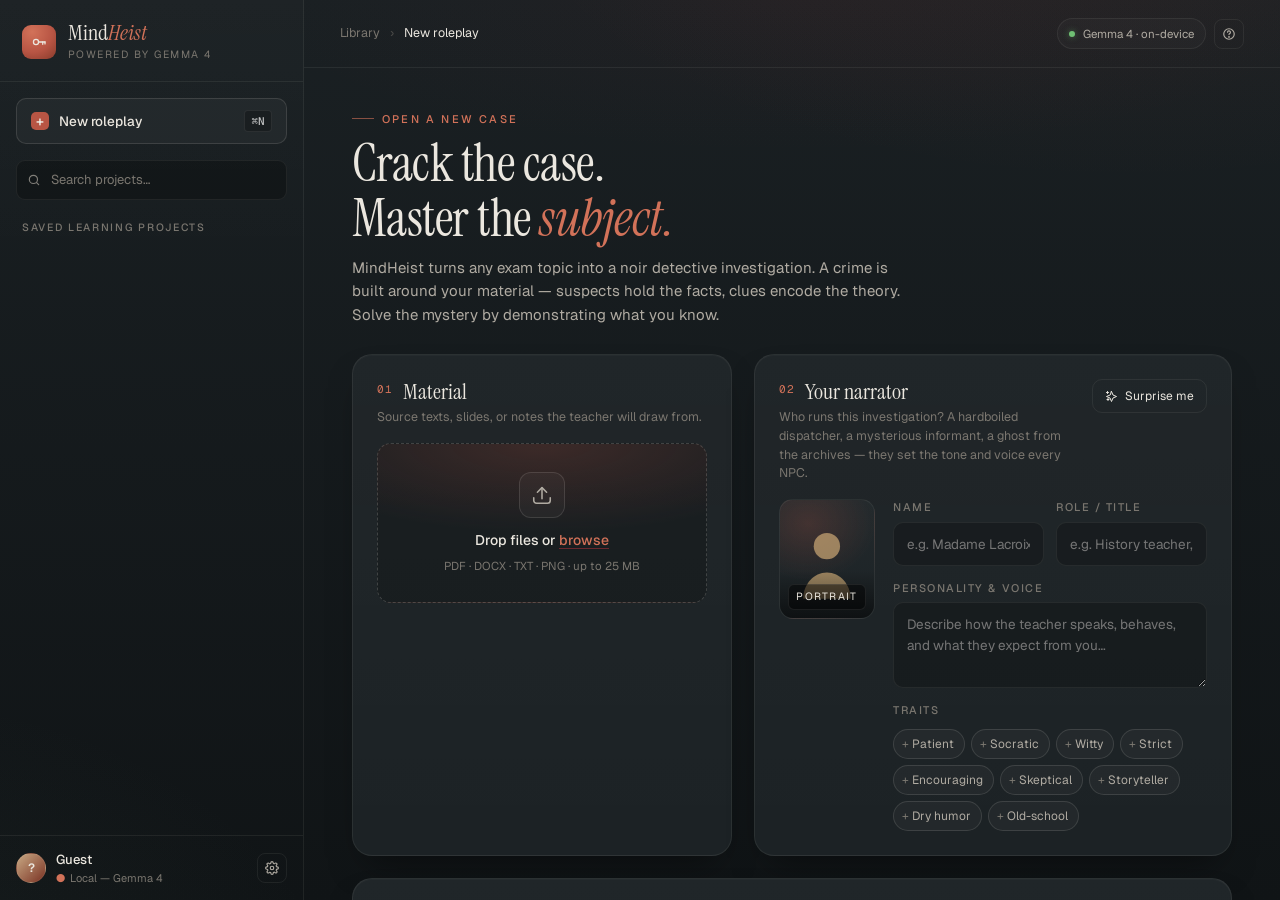
==== chat.html @ d3420d86 "Extract shared CSS foundation to eliminate duplication between pages - Create shared.css with common" ====
<!doctype html>
<html lang="en" data-mood="neutral">
<head>
<meta charset="utf-8" />
<meta name="viewport" content="width=device-width,initial-scale=1" />
<title>MindHeist — Session</title>
<link rel="preconnect" href="https://fonts.googleapis.com">
<link rel="preconnect" href="https://fonts.gstatic.com" crossorigin>
<link href="https://fonts.googleapis.com/css2?family=Instrument+Serif:ital@0;1&family=Geist:wght@300;400;500;600;700&family=Geist+Mono:wght@400;500&display=swap" rel="stylesheet">
<link rel="stylesheet" href="shared.css">
<link rel="stylesheet" href="chat.css">

<script id="mood-config" type="application/json">
{
  "active": "neutral",
  "moods": {
    "neutral": {
      "label": "Sage & Brick",
      "bg":           "#161b1d",
      "surface":      "#1c2225",
      "surface2":     "#232a2d",
      "ink":          "#ebe7df",
      "inkDim":       "#b0aba2",
      "inkMute":      "#7a766f",
      "line":         "rgba(235,231,223,0.10)",
      "accent":       "#b85544",
      "accent2":      "#d27259",
      "glow":         "rgba(184,85,68,0.18)",
      "ambient":      "rgba(94,124,107,0.10)",
      "userBubble":   "#2a3236",
      "userInk":      "#ebe7df",
      "teacherBubble":"#1c2225",
      "teacherInk":   "#ebe7df",
      "teacherAccent":"#b85544"
    },
    "warm": {
      "label": "Warm",
      "bg":           "#1a1614",
      "surface":      "#221d1a",
      "surface2":     "#2a2421",
      "ink":          "#f3e9dc",
      "inkDim":       "#c9b8a4",
      "inkMute":      "#857466",
      "line":         "rgba(243,233,220,0.10)",
      "accent":       "#d68b4a",
      "accent2":      "#e8a86b",
      "glow":         "rgba(214,139,74,0.20)",
      "ambient":      "rgba(180,120,80,0.10)",
      "userBubble":   "#2a2421",
      "userInk":      "#f3e9dc",
      "teacherBubble":"#221d1a",
      "teacherInk":   "#f3e9dc",
      "teacherAccent":"#d68b4a"
    },
    "tense": {
      "label": "Tense",
      "bg":           "#16111a",
      "surface":      "#1d1722",
      "surface2":     "#251e2c",
      "ink":          "#ece5f0",
      "inkDim":       "#b0a7b8",
      "inkMute":      "#766e7e",
      "line":         "rgba(236,229,240,0.09)",
      "accent":       "#7c5cff",
      "accent2":      "#a18bff",
      "glow":         "rgba(124,92,255,0.22)",
      "ambient":      "rgba(60,40,90,0.18)",
      "userBubble":   "#251e2c",
      "userInk":      "#ece5f0",
      "teacherBubble":"#1d1722",
      "teacherInk":   "#ece5f0",
      "teacherAccent":"#7c5cff"
    },
    "calm": {
      "label": "Calm",
      "bg":           "#10181a",
      "surface":      "#172022",
      "surface2":     "#1d272a",
      "ink":          "#e3eceb",
      "inkDim":       "#a3b3b1",
      "inkMute":      "#6f807e",
      "line":         "rgba(227,236,235,0.08)",
      "accent":       "#4a9b8e",
      "accent2":      "#6cbab0",
      "glow":         "rgba(74,155,142,0.20)",
      "ambient":      "rgba(40,80,80,0.12)",
      "userBubble":   "#1d272a",
      "userInk":      "#e3eceb",
      "teacherBubble":"#172022",
      "teacherInk":   "#e3eceb",
      "teacherAccent":"#4a9b8e"
    },
    "danger": {
      "label": "Danger",
      "bg":           "#1a1011",
      "surface":      "#22171a",
      "surface2":     "#2a1d20",
      "ink":          "#f0e6e3",
      "inkDim":       "#bda9a5",
      "inkMute":      "#80706c",
      "line":         "rgba(240,230,227,0.09)",
      "accent":       "#c8202a",
      "accent2":      "#e63946",
      "glow":         "rgba(200,32,42,0.30)",
      "ambient":      "rgba(120,20,30,0.18)",
      "userBubble":   "#2a1d20",
      "userInk":      "#f0e6e3",
      "teacherBubble":"#22171a",
      "teacherInk":   "#f0e6e3",
      "teacherAccent":"#e63946"
    }
  }
}
</script>
</head>
<body>

<div class="app">

  <!-- ============ SIDEBAR ============ -->
  <aside class="sidebar">
    <div class="brand">
      <div class="mark" aria-hidden="true">
        <svg viewBox="0 0 24 24" fill="none" stroke="currentColor" stroke-width="1.7" stroke-linecap="round" stroke-linejoin="round">
          <circle cx="8" cy="12" r="3.4"/>
          <path d="M11.4 12H20"/>
          <path d="M17 12v3"/>
          <path d="M20 12v2.5"/>
        </svg>
      </div>
      <div>
        <div class="name">Mind<em>Heist</em></div>
        <div class="meta">Powered by Gemma 4</div>
      </div>
    </div>

    <a class="back-btn" href="/">
      <svg viewBox="0 0 24 24" fill="none" stroke="currentColor" stroke-width="2" stroke-linecap="round" stroke-linejoin="round"><path d="M15 18l-6-6 6-6"/></svg>
      Back to library
    </a>

    <h3>Case acts</h3>

    <div class="scenes" id="scenes-list"></div>

    <div class="sidebar-foot">
      <div class="avatar">?</div>
      <div class="who">
        <div class="n">Detective</div>
        <div class="p">Local — on-device AI</div>
      </div>
    </div>
  </aside>

  <!-- ============ MAIN ============ -->
  <main class="main">

    <header class="topbar">
      <div class="teacher-card">
        <div class="teacher-portrait" aria-hidden="true">
          <svg viewBox="0 0 100 100" fill="currentColor">
            <circle cx="50" cy="38" r="18"/>
            <path d="M16 100c0-20 15-36 34-36s34 16 34 36z"/>
          </svg>
        </div>
        <div class="teacher-meta">
          <div class="name" id="teacher-name">—</div>
          <div class="role">
            <span class="dot"></span>
            <span id="teacher-role">—</span>
          </div>
        </div>
      </div>
      <div class="top-actions">
        <span class="mood-pill" id="mood-pill">
          <span class="swatch"></span>
          Mood <em id="mood-label">—</em>
        </span>
        <button class="icon-btn" title="End session" id="end-btn">
          <svg viewBox="0 0 24 24" fill="none" stroke="currentColor" stroke-width="2" stroke-linecap="round" stroke-linejoin="round"><path d="M18 6L6 18M6 6l12 12"/></svg>
        </button>
      </div>
    </header>

    <!-- Tab navigation -->
    <nav class="tab-nav" role="tablist">
      <button class="tab-btn active" id="tab-investigation-btn" role="tab" aria-selected="true" aria-controls="panel-investigation">
        <svg viewBox="0 0 24 24" fill="none" stroke="currentColor" stroke-width="2" stroke-linecap="round" stroke-linejoin="round" width="14" height="14"><circle cx="11" cy="11" r="7"/><path d="m20 20-3.5-3.5"/></svg>
        Investigation
      </button>
      <button class="tab-btn" id="tab-interrogation-btn" role="tab" aria-selected="false" aria-controls="panel-interrogation">
        <svg viewBox="0 0 24 24" fill="none" stroke="currentColor" stroke-width="2" stroke-linecap="round" stroke-linejoin="round" width="14" height="14"><circle cx="12" cy="8" r="4"/><path d="M4 20c0-4 3.6-7 8-7s8 3 8 7"/></svg>
        Interrogation
        <span class="tab-badge" id="char-count-badge">0</span>
      </button>
    </nav>

    <!-- ── Investigation panel ── -->
    <div class="tab-panel active" id="panel-investigation" role="tabpanel">
      <section class="transcript" id="transcript">
        <div class="feed" id="feed"></div>
      </section>

      <div class="composer-wrap" id="investigation-composer">
        <div class="composer">
          <textarea id="composer-input" rows="1" placeholder="What does the detective do or say…"></textarea>
          <div class="composer-tools">
            <button class="icon-btn" title="Hint" id="hint-btn">
              <svg viewBox="0 0 24 24" fill="none" stroke="currentColor" stroke-width="2" stroke-linecap="round" stroke-linejoin="round"><circle cx="12" cy="12" r="9"/><path d="M9.5 9a2.5 2.5 0 1 1 3.5 2.3c-.7.4-1 .9-1 1.7"/><circle cx="12" cy="17" r=".6" fill="currentColor"/></svg>
            </button>
            <button class="send-btn" id="send-btn" title="Send">
              <svg viewBox="0 0 24 24" fill="none" stroke="currentColor" stroke-width="2" stroke-linecap="round" stroke-linejoin="round"><path d="M22 2L11 13"/><path d="M22 2l-7 20-4-9-9-4z"/></svg>
            </button>
          </div>
        </div>
        <div class="composer-hint">
          <span><span class="kbd">⏎</span> send · <span class="kbd">⇧</span><span class="kbd">⏎</span> new line</span>
          <span>Gemma 4 · on-device</span>
        </div>
      </div>
    </div>

    <!-- ── Interrogation panel ── -->
    <div class="tab-panel" id="panel-interrogation" role="tabpanel">

      <!-- Character selector -->
      <div class="char-selector-bar" id="char-selector-bar">
        <div class="no-chars-msg" id="no-chars-msg">
          <svg viewBox="0 0 24 24" fill="none" stroke="currentColor" stroke-width="1.5" width="20" height="20"><circle cx="12" cy="8" r="4"/><path d="M4 20c0-4 3.6-7 8-7s8 3 8 7"/></svg>
          No witnesses or suspects met yet — advance the investigation.
        </div>
      </div>

      <!-- Interrogation chat -->
      <section class="transcript" id="interrogation-transcript">
        <div class="feed" id="interrogation-feed">
          <div class="day" id="interrogation-placeholder">Select a character above to begin interrogation</div>
        </div>
      </section>

      <!-- Interrogation composer -->
      <div class="composer-wrap">
        <div class="composer">
          <textarea id="interrogation-input" rows="1" placeholder="Question the witness…" disabled></textarea>
          <div class="composer-tools">
            <button class="send-btn" id="interrogation-send-btn" disabled title="Send">
              <svg viewBox="0 0 24 24" fill="none" stroke="currentColor" stroke-width="2" stroke-linecap="round" stroke-linejoin="round"><path d="M22 2L11 13"/><path d="M22 2l-7 20-4-9-9-4z"/></svg>
            </button>
          </div>
        </div>
        <div class="composer-hint">
          <span><span class="kbd">⏎</span> send</span>
          <span>Characters only know what they know — answers are constrained</span>
        </div>
      </div>
    </div>

  </main>
</div>

<script src="chat.js"></script>
</body>
</html>
---- shared.css ----
/* Shared design tokens and base styles — included by both pages */

:root {
  --bg:           #161b1d;
  --surface:      #1c2225;
  --surface-2:    #232a2d;
  --ink:          #ebe7df;
  --ink-dim:      #b0aba2;
  --ink-mute:     #7a766f;
  --accent:       #b85544;
  --accent-light: #d27259;
  --r:            14px;
  --r-lg:         20px;
  --shadow:       0 18px 36px -16px rgba(0,0,0,0.5), 0 1px 0 rgba(255,255,255,0.025) inset;
}

*, *::before, *::after { box-sizing: border-box; }
html, body { height: 100%; margin: 0; }

.app {
  display: grid;
  grid-template-columns: 304px 1fr;
  height: 100vh;
}

.sidebar {
  display: flex;
  flex-direction: column;
  border-right: 1px solid var(--line);
}

.brand {
  display: flex;
  align-items: center;
  gap: 12px;
  padding: 22px 22px 18px;
  border-bottom: 1px solid var(--line);
}

.sidebar h3 {
  font-size: 10.5px;
  letter-spacing: 0.16em;
  text-transform: uppercase;
  color: var(--ink-mute);
  font-weight: 500;
  margin: 8px 22px;
}

.sidebar-foot {
  border-top: 1px solid var(--line);
  padding: 14px 16px;
  display: flex;
  align-items: center;
  gap: 10px;
}

@media (max-width: 860px) {
  .app { grid-template-columns: 1fr; }
  .sidebar { display: none; }
}
---- chat.css ----
/* chat.css — MindHeist Session */

:root {
  --line:           rgba(235,231,223,0.10);
  --accent-2:       var(--accent-light);
  --glow:           rgba(184,85,68,0.18);
  --ambient:        rgba(94,124,107,0.10);
  --user-bubble:    #2a3236;
  --user-ink:       #ebe7df;
  --teacher-bubble: #1c2225;
  --teacher-ink:    #ebe7df;
  --teacher-accent: var(--accent);
  --radius:         var(--r);
  --radius-lg:      var(--r-lg);
  --shadow-2:       var(--shadow);
}

body {
  font-family: "Geist", ui-sans-serif, system-ui, -apple-system, sans-serif;
  color: var(--ink);
  background: var(--bg);
  background-image:
    radial-gradient(1100px 600px at 85% -10%, var(--glow), transparent 60%),
    radial-gradient(900px 700px at -10% 120%, var(--ambient), transparent 55%),
    linear-gradient(180deg, var(--bg), color-mix(in srgb, var(--bg) 70%, black));
  background-attachment: fixed;
  font-size: 14px;
  line-height: 1.55;
  -webkit-font-smoothing: antialiased;
  overflow: hidden;
  transition: background-color .8s ease;
}

/* ====================================================
   SIDEBAR
==================================================== */
.sidebar {
  background:
    linear-gradient(180deg, rgba(255,255,255,0.015), transparent 30%),
    linear-gradient(180deg,
      color-mix(in srgb, var(--bg) 60%, transparent),
      color-mix(in srgb, var(--bg) 90%, transparent));
  backdrop-filter: blur(8px);
  transition: background .8s ease, border-color .8s ease;
}

.brand .mark {
  width: 34px; height: 34px;
  border-radius: 9px;
  background: radial-gradient(
    120% 120% at 30% 20%,
    var(--accent-2) 0%,
    var(--accent) 50%,
    color-mix(in srgb, var(--accent) 60%, black) 100%
  );
  box-shadow: 0 0 0 1px rgba(255,255,255,0.05) inset;
  display: grid; place-items: center;
  color: var(--ink);
  transition: background .8s ease;
}
.brand .mark svg { width: 18px; height: 18px; }

.brand .name {
  font-family: "Instrument Serif", serif;
  font-size: 22px;
  line-height: 1;
}
.brand .name em {
  font-style: italic;
  color: var(--accent-2);
  font-weight: 400;
  transition: color .8s ease;
}

.brand .meta {
  font-size: 10.5px;
  letter-spacing: 0.14em;
  text-transform: uppercase;
  color: var(--ink-mute);
  margin-top: 4px;
}

.back-btn {
  margin: 16px;
  padding: 10px 12px;
  display: flex; align-items: center; gap: 10px;
  background: rgba(255,255,255,0.03);
  color: var(--ink-dim);
  border: 1px solid var(--line);
  border-radius: 10px;
  font-family: inherit;
  font-size: 13px;
  cursor: pointer;
  text-decoration: none;
  transition: background .15s ease, color .15s ease, border-color .15s ease;
}
.back-btn:hover {
  background: rgba(255,255,255,0.06);
  color: var(--ink);
}
.back-btn svg { width: 14px; height: 14px; }

.scenes {
  flex: 1;
  overflow-y: auto;
  padding: 0 10px 10px;
  scrollbar-width: thin;
  scrollbar-color: rgba(255,255,255,0.08) transparent;
}
.scenes::-webkit-scrollbar { width: 6px; }
.scenes::-webkit-scrollbar-thumb {
  background: rgba(255,255,255,0.08);
  border-radius: 99px;
}

.scene {
  padding: 11px 12px;
  border-radius: 10px;
  margin: 2px 0;
  cursor: pointer;
  border: 1px solid transparent;
  display: grid;
  grid-template-columns: 28px 1fr auto;
  align-items: center;
  gap: 10px;
  transition: background .15s ease, border-color .15s ease;
}
.scene:hover {
  background: rgba(255,255,255,0.025);
  border-color: var(--line);
}
.scene.active {
  background: color-mix(in srgb, var(--accent) 12%, transparent);
  border-color: color-mix(in srgb, var(--accent) 30%, transparent);
}

.scene .pico {
  width: 28px; height: 28px;
  border-radius: 7px;
  display: grid; place-items: center;
  font-family: "Instrument Serif", serif;
  font-size: 14px;
  color: var(--ink);
  background: linear-gradient(160deg, rgba(255,255,255,0.06), rgba(255,255,255,0.02));
  border: 1px solid var(--line);
  flex-shrink: 0;
}

.scene .text { min-width: 0; }
.scene .title {
  font-size: 12.5px; font-weight: 500;
  white-space: nowrap; overflow: hidden; text-overflow: ellipsis;
}
.scene .sub {
  font-size: 11px;
  color: var(--ink-mute);
  margin-top: 1px;
  white-space: nowrap; overflow: hidden; text-overflow: ellipsis;
}
.scene .num {
  font-family: "Geist Mono", monospace;
  font-size: 10.5px;
  color: var(--ink-mute);
}

.avatar {
  width: 30px; height: 30px;
  border-radius: 50%;
  background: linear-gradient(135deg, var(--accent-2), color-mix(in srgb, var(--accent) 60%, black));
  display: grid; place-items: center;
  color: var(--ink);
  font-size: 12px; font-weight: 600;
  border: 1px solid var(--line);
  transition: background .8s ease;
}

.who { flex: 1; }
.who .n { font-size: 13px; font-weight: 500; }
.who .p { font-size: 11px; color: var(--ink-mute); }

/* ====================================================
   MAIN
==================================================== */
.main {
  display: flex;
  flex-direction: column;
  min-height: 0;
  height: 100vh;
  position: relative;
}

.topbar {
  display: flex;
  align-items: center;
  justify-content: space-between;
  padding: 16px 28px;
  border-bottom: 1px solid var(--line);
  backdrop-filter: blur(8px);
  background: linear-gradient(
    180deg,
    color-mix(in srgb, var(--bg) 80%, transparent),
    color-mix(in srgb, var(--bg) 50%, transparent)
  );
  flex-shrink: 0;
}

.teacher-card {
  display: flex; align-items: center; gap: 14px;
  min-width: 0;
}

.teacher-portrait {
  width: 44px; height: 44px;
  border-radius: 12px;
  background:
    radial-gradient(120% 80% at 30% 20%, var(--glow), transparent 60%),
    linear-gradient(180deg, var(--surface-2), var(--surface));
  border: 1px solid var(--line);
  display: grid; place-items: center;
  overflow: hidden; flex-shrink: 0;
  transition: background .8s ease;
}
.teacher-portrait svg {
  width: 70%; height: 70%;
  color: color-mix(in srgb, var(--accent-2) 70%, transparent);
}

.teacher-meta { min-width: 0; }
.teacher-meta .name {
  font-family: "Instrument Serif", serif;
  font-size: 19px;
  line-height: 1.1;
}
.teacher-meta .role {
  font-size: 11.5px;
  color: var(--ink-mute);
  margin-top: 2px;
  display: flex; align-items: center; gap: 8px;
}
.teacher-meta .role .dot {
  width: 6px; height: 6px;
  border-radius: 50%;
  background: var(--accent-2);
  box-shadow: 0 0 6px var(--accent-2);
  flex-shrink: 0;
  transition: background .8s ease, box-shadow .8s ease;
}

.top-actions {
  display: flex; align-items: center; gap: 10px;
}

.mood-pill {
  display: inline-flex; align-items: center; gap: 8px;
  padding: 6px 12px 6px 8px;
  border-radius: 999px;
  border: 1px solid color-mix(in srgb, var(--accent) 35%, transparent);
  background: color-mix(in srgb, var(--accent) 10%, transparent);
  font-size: 11.5px;
  color: var(--ink);
  transition: background .8s ease, border-color .8s ease;
}
.mood-pill .swatch {
  width: 14px; height: 14px;
  border-radius: 50%;
  background: linear-gradient(135deg, var(--accent-2), var(--accent));
  box-shadow: 0 0 8px var(--glow);
  transition: background .8s ease;
}
.mood-pill em {
  color: var(--ink-mute);
  font-style: normal;
}

.icon-btn {
  width: 32px; height: 32px;
  border-radius: 9px;
  border: 1px solid var(--line);
  background: transparent;
  color: var(--ink-dim);
  display: grid; place-items: center;
  cursor: pointer;
  transition: background .15s ease, color .15s ease;
}
.icon-btn:hover {
  background: rgba(255,255,255,0.04);
  color: var(--ink);
}
.icon-btn svg { width: 14px; height: 14px; }

/* ====================================================
   TAB NAVIGATION
==================================================== */
.tab-nav {
  display: flex;
  gap: 0;
  border-bottom: 1px solid var(--line);
  padding: 0 28px;
  background: color-mix(in srgb, var(--bg) 85%, transparent);
  backdrop-filter: blur(4px);
  flex-shrink: 0;
}

.tab-btn {
  display: flex;
  align-items: center;
  gap: 8px;
  padding: 10px 16px;
  background: none;
  border: none;
  border-bottom: 2px solid transparent;
  color: var(--ink-mute);
  font-family: inherit;
  font-size: 13px;
  font-weight: 500;
  cursor: pointer;
  margin-bottom: -1px;
  transition: color .15s, border-bottom-color .15s;
  white-space: nowrap;
}
.tab-btn:hover { color: var(--ink-dim); }
.tab-btn.active {
  color: var(--ink);
  border-bottom-color: var(--accent);
}
.tab-btn svg { flex-shrink: 0; }

.tab-badge {
  font-size: 10px;
  padding: 2px 7px;
  border-radius: 99px;
  background: color-mix(in srgb, var(--accent) 80%, transparent);
  color: var(--ink);
  font-weight: 700;
  line-height: 1.4;
  transition: background .8s ease;
}
.tab-badge:empty { display: none; }

/* ====================================================
   TAB PANELS
==================================================== */
.tab-panel {
  display: none;
  flex-direction: column;
  flex: 1;
  min-height: 0;
}
.tab-panel.active { display: flex; }

/* ====================================================
   TRANSCRIPT
==================================================== */
.transcript {
  flex: 1;
  overflow-y: auto;
  padding: 32px 0 24px;
  scrollbar-width: thin;
  scrollbar-color: rgba(255,255,255,0.06) transparent;
}
.transcript::-webkit-scrollbar { width: 8px; }
.transcript::-webkit-scrollbar-thumb {
  background: rgba(255,255,255,0.06);
  border-radius: 99px;
}

.feed {
  max-width: 820px;
  margin: 0 auto;
  padding: 0 28px;
  display: flex;
  flex-direction: column;
  gap: 28px;
}

.day {
  display: flex; align-items: center; gap: 12px;
  color: var(--ink-mute);
  font-size: 11px;
  letter-spacing: 0.16em;
  text-transform: uppercase;
  margin: 4px 0 -6px;
}
.day::before, .day::after {
  content: "";
  flex: 1;
  height: 1px;
  background: var(--line);
}

/* ====================================================
   MESSAGES — base
==================================================== */
.msg {
  display: grid;
  grid-template-columns: 36px 1fr;
  gap: 12px;
  align-items: flex-start;
}
.msg.user { grid-template-columns: 1fr 36px; }

.msg .av {
  width: 36px; height: 36px;
  border-radius: 50%;
  display: grid; place-items: center;
  font-size: 12px; font-weight: 600;
  border: 1px solid var(--line);
  overflow: hidden;
  flex-shrink: 0;
}
.msg.teacher .av {
  background:
    radial-gradient(120% 80% at 30% 20%, var(--glow), transparent 65%),
    linear-gradient(180deg, var(--surface-2), var(--surface));
  color: color-mix(in srgb, var(--accent-2) 80%, transparent);
  transition: background .8s ease;
}
.msg.user .av {
  background: linear-gradient(135deg, var(--accent-2), color-mix(in srgb, var(--accent) 60%, black));
  color: var(--ink);
  transition: background .8s ease;
}
.msg.teacher .av svg { width: 60%; height: 60%; }

.msg .body { min-width: 0; }
.msg.user .body {
  display: flex; flex-direction: column; align-items: flex-end;
}

.meta {
  display: flex; align-items: baseline; gap: 8px;
  font-size: 12px;
  margin-bottom: 8px;
}
.meta .name { font-weight: 500; color: var(--ink); }
.msg.teacher .meta .name {
  font-family: "Instrument Serif", serif;
  font-style: italic; font-weight: 400; font-size: 14px;
  color: var(--teacher-accent);
  transition: color .8s ease;
}
.meta .time {
  color: var(--ink-mute);
  font-size: 11px;
  font-family: "Geist Mono", monospace;
}

/* ====================================================
   USER BUBBLE
==================================================== */
.bubble {
  padding: 12px 16px;
  border-radius: 14px;
  border: 1px solid var(--line);
  max-width: 100%;
  line-height: 1.6;
  font-size: 14.5px;
  transition: background .8s ease, color .8s ease, border-color .8s ease;
  word-break: break-word;
}
.msg.user .bubble {
  white-space: pre-wrap;
  background: var(--user-bubble);
  color: var(--user-ink);
  border-top-right-radius: 4px;
  box-shadow: var(--shadow-2);
}

/* ====================================================
   TEACHER RESPONSE — structured sections
==================================================== */
.teacher-response {
  display: flex;
  flex-direction: column;
  gap: 14px;
  min-width: 0;
}

/* Narration — no bubble, prose style */
.narration {
  font-family: "Instrument Serif", serif;
  font-style: italic;
  font-size: 15.5px;
  line-height: 1.75;
  color: var(--ink-dim);
  white-space: pre-wrap;
  word-break: break-word;
  padding: 0 2px;
  border-left: 2px solid color-mix(in srgb, var(--accent) 25%, transparent);
  padding-left: 14px;
  transition: color .8s ease, border-color .8s ease;
}

/* NPC bubble — per character */
.npc-block {
  display: flex;
  flex-direction: column;
  gap: 5px;
}

.npc-name-tag {
  font-size: 10.5px;
  font-weight: 700;
  letter-spacing: 0.12em;
  text-transform: uppercase;
  color: var(--teacher-accent);
  padding-left: 2px;
  transition: color .8s ease;
}

.npc-bubble {
  padding: 12px 16px;
  border-radius: 14px;
  border-top-left-radius: 4px;
  border: 1px solid var(--line);
  background: var(--teacher-bubble);
  color: var(--teacher-ink);
  font-size: 14.5px;
  line-height: 1.65;
  white-space: pre-wrap;
  word-break: break-word;
  box-shadow: var(--shadow-2);
  transition: background .8s ease, color .8s ease, border-color .8s ease;
}

/* Practice question box */
.practice-question {
  margin-top: 2px;
  padding: 11px 14px;
  border-radius: 10px;
  background: rgba(255,255,255,0.04);
  border: 1px solid color-mix(in srgb, var(--accent) 28%, transparent);
  font-size: 13.5px;
  font-style: italic;
  color: var(--ink-dim);
  line-height: 1.55;
  white-space: pre-wrap;
  word-break: break-word;
  transition: background .8s ease, border-color .8s ease;
}
.practice-question::before {
  content: "Practice · ";
  font-style: normal;
  font-weight: 700;
  color: var(--accent-2);
  font-size: 10.5px;
  letter-spacing: 0.1em;
  text-transform: uppercase;
  transition: color .8s ease;
}

/* Typing indicator */
.typing {
  display: flex; align-items: center; gap: 6px;
  padding: 14px 16px;
  border-radius: 14px;
  background: var(--teacher-bubble);
  border: 1px solid var(--line);
  width: fit-content;
  border-top-left-radius: 4px;
}
.typing span {
  width: 6px; height: 6px;
  border-radius: 50%;
  background: var(--ink-mute);
  animation: bob 1.4s infinite ease-in-out;
}
.typing span:nth-child(2) { animation-delay: .15s; }
.typing span:nth-child(3) { animation-delay: .30s; }

@keyframes bob {
  0%, 80%, 100% { transform: translateY(0); opacity: .5; }
  40%           { transform: translateY(-4px); opacity: 1; }
}

/* Closing bubble */
.bubble-closing {
  background: color-mix(in srgb, var(--accent) 14%, var(--teacher-bubble));
  border-color: color-mix(in srgb, var(--accent) 40%, transparent);
  font-family: "Instrument Serif", serif;
  font-size: 16px;
  font-style: italic;
  line-height: 1.7;
  white-space: pre-wrap;
  word-break: break-word;
  box-shadow: 0 0 32px -8px var(--glow), var(--shadow-2);
}

/* ====================================================
   COMPOSER
==================================================== */
.composer-wrap {
  border-top: 1px solid var(--line);
  background: linear-gradient(
    180deg, transparent,
    color-mix(in srgb, var(--bg) 70%, transparent)
  );
  padding: 16px 28px 22px;
  flex-shrink: 0;
}

.composer {
  max-width: 820px;
  margin: 0 auto;
  background: var(--surface);
  border: 1px solid var(--line);
  border-radius: var(--radius-lg);
  padding: 8px 8px 8px 16px;
  display: grid;
  grid-template-columns: 1fr auto;
  gap: 10px;
  align-items: end;
  box-shadow: var(--shadow-2);
  transition: background .8s ease, border-color .15s ease;
}
.composer:focus-within {
  border-color: color-mix(in srgb, var(--accent) 40%, transparent);
}

.composer textarea {
  background: transparent;
  border: 0; outline: 0; resize: none;
  color: var(--ink);
  font: inherit;
  font-size: 14.5px; line-height: 1.6;
  min-height: 24px; max-height: 200px;
  padding: 12px 4px;
  width: 100%;
}
.composer textarea::placeholder { color: var(--ink-mute); }
.composer textarea:disabled { opacity: 0.45; cursor: not-allowed; }

.composer-tools {
  display: flex; align-items: center; gap: 6px;
  padding-bottom: 6px;
}
.composer-tools .icon-btn { width: 34px; height: 34px; }

.send-btn {
  width: 38px; height: 38px;
  border-radius: 10px;
  border: 1px solid color-mix(in srgb, var(--accent) 40%, transparent);
  background: linear-gradient(180deg, var(--accent), color-mix(in srgb, var(--accent) 70%, black));
  color: var(--ink);
  cursor: pointer;
  display: grid; place-items: center;
  box-shadow: 0 8px 20px -10px var(--glow), 0 1px 0 rgba(255,255,255,0.10) inset;
  transition: filter .15s ease, transform .15s ease, background .8s ease;
}
.send-btn:hover { filter: brightness(1.08); transform: translateY(-1px); }
.send-btn:disabled { opacity: .45; cursor: default; transform: none; filter: none; }
.send-btn svg { width: 16px; height: 16px; }

.composer-hint {
  max-width: 820px;
  margin: 8px auto 0;
  display: flex; align-items: center; justify-content: space-between;
  color: var(--ink-mute);
  font-size: 11px;
}
.composer-hint .kbd {
  font-family: "Geist Mono", monospace;
  font-size: 10.5px;
  padding: 2px 6px;
  border-radius: 4px;
  background: rgba(255,255,255,0.04);
  border: 1px solid var(--line);
  margin: 0 2px;
}

/* Return button (closing) */
.btn-return {
  display: block;
  max-width: 820px;
  margin: 16px auto 0;
  padding: 13px 0;
  text-align: center;
  border-radius: var(--radius-lg);
  background: linear-gradient(180deg, var(--accent), color-mix(in srgb, var(--accent) 70%, black));
  color: var(--ink);
  font-family: inherit;
  font-size: 14px;
  font-weight: 500;
  text-decoration: none;
  border: 1px solid color-mix(in srgb, var(--accent) 50%, transparent);
  box-shadow: 0 8px 24px -10px var(--glow);
  transition: filter .15s ease, transform .15s ease;
}
.btn-return:hover { filter: brightness(1.1); transform: translateY(-1px); }

/* ====================================================
   INTERROGATION PANEL
==================================================== */
.char-selector-bar {
  display: flex;
  gap: 10px;
  padding: 14px 28px;
  border-bottom: 1px solid var(--line);
  overflow-x: auto;
  flex-shrink: 0;
  scrollbar-width: thin;
  scrollbar-color: rgba(255,255,255,0.06) transparent;
  background: color-mix(in srgb, var(--bg) 70%, transparent);
  backdrop-filter: blur(4px);
  align-items: center;
}
.char-selector-bar::-webkit-scrollbar { height: 4px; }
.char-selector-bar::-webkit-scrollbar-thumb {
  background: rgba(255,255,255,0.08);
  border-radius: 99px;
}

.no-chars-msg {
  display: flex;
  align-items: center;
  gap: 10px;
  color: var(--ink-mute);
  font-size: 13px;
  font-style: italic;
  padding: 4px 0;
}

.char-card {
  flex-shrink: 0;
  padding: 10px 16px;
  border-radius: 12px;
  border: 1px solid var(--line);
  background: var(--surface);
  cursor: pointer;
  display: flex;
  flex-direction: column;
  gap: 3px;
  min-width: 130px;
  max-width: 180px;
  transition: border-color .15s, background .15s;
}
.char-card:hover:not(.locked) {
  background: var(--surface-2);
  border-color: color-mix(in srgb, var(--accent) 35%, transparent);
}
.char-card.active {
  border-color: var(--accent);
  background: color-mix(in srgb, var(--accent) 10%, var(--surface));
}
.char-card.locked {
  opacity: 0.38;
  cursor: not-allowed;
}

.char-card-initials {
  width: 28px; height: 28px;
  border-radius: 50%;
  background: linear-gradient(135deg, var(--surface-2), var(--surface));
  border: 1px solid var(--line);
  display: grid; place-items: center;
  font-size: 11px; font-weight: 700;
  color: var(--accent-2);
  margin-bottom: 4px;
  transition: background .8s ease;
}

.char-card-name {
  font-size: 12.5px;
  font-weight: 600;
  color: var(--ink);
  white-space: nowrap;
  overflow: hidden;
  text-overflow: ellipsis;
}
.char-card-role {
  font-size: 11px;
  color: var(--ink-mute);
  white-space: nowrap;
  overflow: hidden;
  text-overflow: ellipsis;
}

/* Interrogation NPC avatar uses accent color for character name */
.msg.npc-msg .av {
  background: linear-gradient(135deg, var(--surface-2), var(--surface));
  color: var(--accent-2);
  font-size: 11px;
  font-weight: 700;
  transition: background .8s ease;
}

/* ====================================================
   RESPONSIVE
==================================================== */
@media (max-width: 860px) {
  .feed { padding-left: 16px; padding-right: 16px; }
  .composer-wrap { padding-left: 16px; padding-right: 16px; }
  .tab-nav { padding-left: 16px; padding-right: 16px; }
  .char-selector-bar { padding-left: 16px; padding-right: 16px; }
}
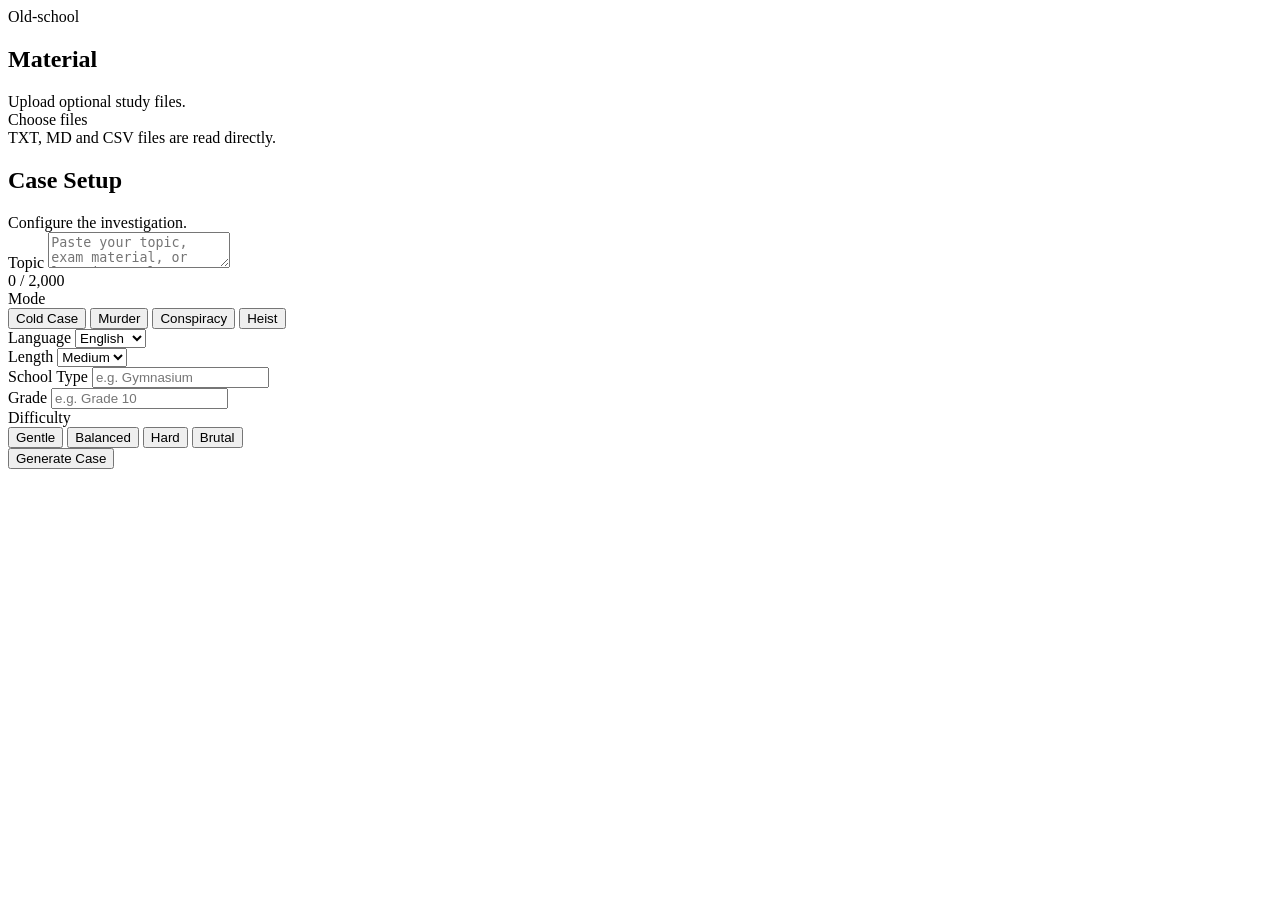
==== commit 4069a4af: "man kann dateien hochladen, aber aus einem noch nicht geklarten Grund ladt der case nicht" ====
--- a/chat.html
+++ b/chat.html
@@ -1,5 +1,5 @@
 <!doctype html>
-<html lang="en" data-mood="neutral">
+<html lang="en">
 <head>
 <meta charset="utf-8" />
 <meta name="viewport" content="width=device-width,initial-scale=1" />
@@ -9,109 +9,6 @@
 <link href="https://fonts.googleapis.com/css2?family=Instrument+Serif:ital@0;1&family=Geist:wght@300;400;500;600;700&family=Geist+Mono:wght@400;500&display=swap" rel="stylesheet">
 <link rel="stylesheet" href="shared.css">
 <link rel="stylesheet" href="chat.css">
-
-<script id="mood-config" type="application/json">
-{
-  "active": "neutral",
-  "moods": {
-    "neutral": {
-      "label": "Sage & Brick",
-      "bg":           "#161b1d",
-      "surface":      "#1c2225",
-      "surface2":     "#232a2d",
-      "ink":          "#ebe7df",
-      "inkDim":       "#b0aba2",
-      "inkMute":      "#7a766f",
-      "line":         "rgba(235,231,223,0.10)",
-      "accent":       "#b85544",
-      "accent2":      "#d27259",
-      "glow":         "rgba(184,85,68,0.18)",
-      "ambient":      "rgba(94,124,107,0.10)",
-      "userBubble":   "#2a3236",
-      "userInk":      "#ebe7df",
-      "teacherBubble":"#1c2225",
-      "teacherInk":   "#ebe7df",
-      "teacherAccent":"#b85544"
-    },
-    "warm": {
-      "label": "Warm",
-      "bg":           "#1a1614",
-      "surface":      "#221d1a",
-      "surface2":     "#2a2421",
-      "ink":          "#f3e9dc",
-      "inkDim":       "#c9b8a4",
-      "inkMute":      "#857466",
-      "line":         "rgba(243,233,220,0.10)",
-      "accent":       "#d68b4a",
-      "accent2":      "#e8a86b",
-      "glow":         "rgba(214,139,74,0.20)",
-      "ambient":      "rgba(180,120,80,0.10)",
-      "userBubble":   "#2a2421",
-      "userInk":      "#f3e9dc",
-      "teacherBubble":"#221d1a",
-      "teacherInk":   "#f3e9dc",
-      "teacherAccent":"#d68b4a"
-    },
-    "tense": {
-      "label": "Tense",
-      "bg":           "#16111a",
-      "surface":      "#1d1722",
-      "surface2":     "#251e2c",
-      "ink":          "#ece5f0",
-      "inkDim":       "#b0a7b8",
-      "inkMute":      "#766e7e",
-      "line":         "rgba(236,229,240,0.09)",
-      "accent":       "#7c5cff",
-      "accent2":      "#a18bff",
-      "glow":         "rgba(124,92,255,0.22)",
-      "ambient":      "rgba(60,40,90,0.18)",
-      "userBubble":   "#251e2c",
-      "userInk":      "#ece5f0",
-      "teacherBubble":"#1d1722",
-      "teacherInk":   "#ece5f0",
-      "teacherAccent":"#7c5cff"
-    },
-    "calm": {
-      "label": "Calm",
-      "bg":           "#10181a",
-      "surface":      "#172022",
-      "surface2":     "#1d272a",
-      "ink":          "#e3eceb",
-      "inkDim":       "#a3b3b1",
-      "inkMute":      "#6f807e",
-      "line":         "rgba(227,236,235,0.08)",
-      "accent":       "#4a9b8e",
-      "accent2":      "#6cbab0",
-      "glow":         "rgba(74,155,142,0.20)",
-      "ambient":      "rgba(40,80,80,0.12)",
-      "userBubble":   "#1d272a",
-      "userInk":      "#e3eceb",
-      "teacherBubble":"#172022",
-      "teacherInk":   "#e3eceb",
-      "teacherAccent":"#4a9b8e"
-    },
-    "danger": {
-      "label": "Danger",
-      "bg":           "#1a1011",
-      "surface":      "#22171a",
-      "surface2":     "#2a1d20",
-      "ink":          "#f0e6e3",
-      "inkDim":       "#bda9a5",
-      "inkMute":      "#80706c",
-      "line":         "rgba(240,230,227,0.09)",
-      "accent":       "#c8202a",
-      "accent2":      "#e63946",
-      "glow":         "rgba(200,32,42,0.30)",
-      "ambient":      "rgba(120,20,30,0.18)",
-      "userBubble":   "#2a1d20",
-      "userInk":      "#f0e6e3",
-      "teacherBubble":"#22171a",
-      "teacherInk":   "#f0e6e3",
-      "teacherAccent":"#e63946"
-    }
-  }
-}
-</script>
 </head>
 <body>
 
@@ -172,38 +69,20 @@
         </div>
       </div>
       <div class="top-actions">
-        <span class="mood-pill" id="mood-pill">
-          <span class="swatch"></span>
-          Mood <em id="mood-label">—</em>
-        </span>
         <button class="icon-btn" title="End session" id="end-btn">
           <svg viewBox="0 0 24 24" fill="none" stroke="currentColor" stroke-width="2" stroke-linecap="round" stroke-linejoin="round"><path d="M18 6L6 18M6 6l12 12"/></svg>
         </button>
       </div>
     </header>
 
-    <!-- Tab navigation -->
-    <nav class="tab-nav" role="tablist">
-      <button class="tab-btn active" id="tab-investigation-btn" role="tab" aria-selected="true" aria-controls="panel-investigation">
-        <svg viewBox="0 0 24 24" fill="none" stroke="currentColor" stroke-width="2" stroke-linecap="round" stroke-linejoin="round" width="14" height="14"><circle cx="11" cy="11" r="7"/><path d="m20 20-3.5-3.5"/></svg>
-        Investigation
-      </button>
-      <button class="tab-btn" id="tab-interrogation-btn" role="tab" aria-selected="false" aria-controls="panel-interrogation">
-        <svg viewBox="0 0 24 24" fill="none" stroke="currentColor" stroke-width="2" stroke-linecap="round" stroke-linejoin="round" width="14" height="14"><circle cx="12" cy="8" r="4"/><path d="M4 20c0-4 3.6-7 8-7s8 3 8 7"/></svg>
-        Interrogation
-        <span class="tab-badge" id="char-count-badge">0</span>
-      </button>
-    </nav>
-
-    <!-- ── Investigation panel ── -->
-    <div class="tab-panel active" id="panel-investigation" role="tabpanel">
+    <div class="chat-panel">
       <section class="transcript" id="transcript">
         <div class="feed" id="feed"></div>
       </section>
 
       <div class="composer-wrap" id="investigation-composer">
         <div class="composer">
-          <textarea id="composer-input" rows="1" placeholder="What does the detective do or say…"></textarea>
+          <textarea id="composer-input" rows="1" placeholder="What does the detective do or say..."></textarea>
           <div class="composer-tools">
             <button class="icon-btn" title="Hint" id="hint-btn">
               <svg viewBox="0 0 24 24" fill="none" stroke="currentColor" stroke-width="2" stroke-linecap="round" stroke-linejoin="round"><circle cx="12" cy="12" r="9"/><path d="M9.5 9a2.5 2.5 0 1 1 3.5 2.3c-.7.4-1 .9-1 1.7"/><circle cx="12" cy="17" r=".6" fill="currentColor"/></svg>
@@ -214,47 +93,11 @@
           </div>
         </div>
         <div class="composer-hint">
-          <span><span class="kbd">⏎</span> send · <span class="kbd">⇧</span><span class="kbd">⏎</span> new line</span>
-          <span>Gemma 4 · on-device</span>
+          <span>Enter to send � Shift+Enter for a new line</span>
+          <span>Gemma 4 � local</span>
         </div>
       </div>
     </div>
-
-    <!-- ── Interrogation panel ── -->
-    <div class="tab-panel" id="panel-interrogation" role="tabpanel">
-
-      <!-- Character selector -->
-      <div class="char-selector-bar" id="char-selector-bar">
-        <div class="no-chars-msg" id="no-chars-msg">
-          <svg viewBox="0 0 24 24" fill="none" stroke="currentColor" stroke-width="1.5" width="20" height="20"><circle cx="12" cy="8" r="4"/><path d="M4 20c0-4 3.6-7 8-7s8 3 8 7"/></svg>
-          No witnesses or suspects met yet — advance the investigation.
-        </div>
-      </div>
-
-      <!-- Interrogation chat -->
-      <section class="transcript" id="interrogation-transcript">
-        <div class="feed" id="interrogation-feed">
-          <div class="day" id="interrogation-placeholder">Select a character above to begin interrogation</div>
-        </div>
-      </section>
-
-      <!-- Interrogation composer -->
-      <div class="composer-wrap">
-        <div class="composer">
-          <textarea id="interrogation-input" rows="1" placeholder="Question the witness…" disabled></textarea>
-          <div class="composer-tools">
-            <button class="send-btn" id="interrogation-send-btn" disabled title="Send">
-              <svg viewBox="0 0 24 24" fill="none" stroke="currentColor" stroke-width="2" stroke-linecap="round" stroke-linejoin="round"><path d="M22 2L11 13"/><path d="M22 2l-7 20-4-9-9-4z"/></svg>
-            </button>
-          </div>
-        </div>
-        <div class="composer-hint">
-          <span><span class="kbd">⏎</span> send</span>
-          <span>Characters only know what they know — answers are constrained</span>
-        </div>
-      </div>
-    </div>
-
   </main>
 </div>
 
--- a/shared.css
+++ b/shared.css
@@ -1,60 +1,83 @@
-/* Shared design tokens and base styles — included by both pages */
+:root {
+  --bg: #141719;
+  --surface: #1b1f22;
+  --surface-2: #22272a;
 
-:root {
-  --bg:           #161b1d;
-  --surface:      #1c2225;
-  --surface-2:    #232a2d;
-  --ink:          #ebe7df;
-  --ink-dim:      #b0aba2;
-  --ink-mute:     #7a766f;
-  --accent:       #b85544;
-  --accent-light: #d27259;
-  --r:            14px;
-  --r-lg:         20px;
-  --shadow:       0 18px 36px -16px rgba(0,0,0,0.5), 0 1px 0 rgba(255,255,255,0.025) inset;
+  --ink: #f3f1eb;
+  --ink-dim: #b6b0a7;
+  --ink-mute: #7f7a73;
+
+  --accent: #c0614d;
+  --accent-light: #d77d67;
+
+  --line: rgba(255,255,255,0.08);
+
+  --r: 12px;
+  --r-lg: 18px;
+
+  --shadow: 0 8px 24px rgba(0,0,0,0.25);
 }
 
-*, *::before, *::after { box-sizing: border-box; }
-html, body { height: 100%; margin: 0; }
+*, *::before, *::after {
+  box-sizing: border-box;
+}
+
+html, body {
+  margin: 0;
+  height: 100%;
+}
+
+body {
+  font-family: "Geist", sans-serif;
+  background: var(--bg);
+  color: var(--ink);
+  -webkit-font-smoothing: antialiased;
+}
 
 .app {
   display: grid;
-  grid-template-columns: 304px 1fr;
+  grid-template-columns: 260px 1fr;
   height: 100vh;
 }
 
 .sidebar {
+  border-right: 1px solid var(--line);
+  background: var(--surface);
   display: flex;
   flex-direction: column;
-  border-right: 1px solid var(--line);
 }
 
 .brand {
   display: flex;
   align-items: center;
   gap: 12px;
-  padding: 22px 22px 18px;
+  padding: 20px;
   border-bottom: 1px solid var(--line);
 }
 
 .sidebar h3 {
-  font-size: 10.5px;
-  letter-spacing: 0.16em;
+  margin: 12px 20px;
+  font-size: 11px;
   text-transform: uppercase;
+  letter-spacing: .14em;
   color: var(--ink-mute);
-  font-weight: 500;
-  margin: 8px 22px;
 }
 
 .sidebar-foot {
+  margin-top: auto;
+  padding: 14px 16px;
   border-top: 1px solid var(--line);
-  padding: 14px 16px;
   display: flex;
   align-items: center;
   gap: 10px;
 }
 
 @media (max-width: 860px) {
-  .app { grid-template-columns: 1fr; }
-  .sidebar { display: none; }
-}
+  .app {
+    grid-template-columns: 1fr;
+  }
+
+  .sidebar {
+    display: none;
+  }
+}
--- a/chat.css
+++ b/chat.css
@@ -1,795 +1,103 @@
-/* chat.css — MindHeist Session */
-
-:root {
-  --line:           rgba(235,231,223,0.10);
-  --accent-2:       var(--accent-light);
-  --glow:           rgba(184,85,68,0.18);
-  --ambient:        rgba(94,124,107,0.10);
-  --user-bubble:    #2a3236;
-  --user-ink:       #ebe7df;
-  --teacher-bubble: #1c2225;
-  --teacher-ink:    #ebe7df;
-  --teacher-accent: var(--accent);
-  --radius:         var(--r);
-  --radius-lg:      var(--r-lg);
-  --shadow-2:       var(--shadow);
+body {
+  margin: 0 auto;
+  display: flex;
+  flex-direction: column;
+  gap: 16px;
 }
 
-body {
-  font-family: "Geist", ui-sans-serif, system-ui, -apple-system, sans-serif;
-  color: var(--ink);
-  background: var(--bg);
-  background-image:
-    radial-gradient(1100px 600px at 85% -10%, var(--glow), transparent 60%),
-    radial-gradient(900px 700px at -10% 120%, var(--ambient), transparent 55%),
-    linear-gradient(180deg, var(--bg), color-mix(in srgb, var(--bg) 70%, black));
-  background-attachment: fixed;
-  font-size: 14px;
-  line-height: 1.55;
-  -webkit-font-smoothing: antialiased;
-  overflow: hidden;
-  transition: background-color .8s ease;
+.msg {
+  display: flex;
+  gap: 12px;
 }
 
-/* ====================================================
-   SIDEBAR
-==================================================== */
-.sidebar {
-  background:
-    linear-gradient(180deg, rgba(255,255,255,0.015), transparent 30%),
-    linear-gradient(180deg,
-      color-mix(in srgb, var(--bg) 60%, transparent),
-      color-mix(in srgb, var(--bg) 90%, transparent));
-  backdrop-filter: blur(8px);
-  transition: background .8s ease, border-color .8s ease;
+.msg.user {
+  justify-content: flex-end;
 }
 
-.brand .mark {
-  width: 34px; height: 34px;
-  border-radius: 9px;
-  background: radial-gradient(
-    120% 120% at 30% 20%,
-    var(--accent-2) 0%,
-    var(--accent) 50%,
-    color-mix(in srgb, var(--accent) 60%, black) 100%
-  );
-  box-shadow: 0 0 0 1px rgba(255,255,255,0.05) inset;
-  display: grid; place-items: center;
-  color: var(--ink);
-  transition: background .8s ease;
-}
-.brand .mark svg { width: 18px; height: 18px; }
-
-.brand .name {
-  font-family: "Instrument Serif", serif;
-  font-size: 22px;
-  line-height: 1;
-}
-.brand .name em {
-  font-style: italic;
-  color: var(--accent-2);
-  font-weight: 400;
-  transition: color .8s ease;
-}
-
-.brand .meta {
-  font-size: 10.5px;
-  letter-spacing: 0.14em;
-  text-transform: uppercase;
-  color: var(--ink-mute);
-  margin-top: 4px;
-}
-
-.back-btn {
-  margin: 16px;
-  padding: 10px 12px;
-  display: flex; align-items: center; gap: 10px;
-  background: rgba(255,255,255,0.03);
-  color: var(--ink-dim);
-  border: 1px solid var(--line);
-  border-radius: 10px;
-  font-family: inherit;
-  font-size: 13px;
-  cursor: pointer;
-  text-decoration: none;
-  transition: background .15s ease, color .15s ease, border-color .15s ease;
-}
-.back-btn:hover {
-  background: rgba(255,255,255,0.06);
-  color: var(--ink);
-}
-.back-btn svg { width: 14px; height: 14px; }
-
-.scenes {
-  flex: 1;
-  overflow-y: auto;
-  padding: 0 10px 10px;
-  scrollbar-width: thin;
-  scrollbar-color: rgba(255,255,255,0.08) transparent;
-}
-.scenes::-webkit-scrollbar { width: 6px; }
-.scenes::-webkit-scrollbar-thumb {
-  background: rgba(255,255,255,0.08);
-  border-radius: 99px;
-}
-
-.scene {
-  padding: 11px 12px;
-  border-radius: 10px;
-  margin: 2px 0;
-  cursor: pointer;
-  border: 1px solid transparent;
+.av {
+  width: 34px;
+  height: 34px;
+  border-radius: 50%;
+  background: var(--surface-2);
   display: grid;
-  grid-template-columns: 28px 1fr auto;
-  align-items: center;
-  gap: 10px;
-  transition: background .15s ease, border-color .15s ease;
-}
-.scene:hover {
-  background: rgba(255,255,255,0.025);
-  border-color: var(--line);
-}
-.scene.active {
-  background: color-mix(in srgb, var(--accent) 12%, transparent);
-  border-color: color-mix(in srgb, var(--accent) 30%, transparent);
-}
-
-.scene .pico {
-  width: 28px; height: 28px;
-  border-radius: 7px;
-  display: grid; place-items: center;
-  font-family: "Instrument Serif", serif;
-  font-size: 14px;
-  color: var(--ink);
-  background: linear-gradient(160deg, rgba(255,255,255,0.06), rgba(255,255,255,0.02));
-  border: 1px solid var(--line);
+  place-items: center;
   flex-shrink: 0;
 }
 
-.scene .text { min-width: 0; }
-.scene .title {
-  font-size: 12.5px; font-weight: 500;
-  white-space: nowrap; overflow: hidden; text-overflow: ellipsis;
+.body {
+  max-width: 720px;
 }
-.scene .sub {
+
+.meta {
+  display: flex;
+  gap: 8px;
+  margin-bottom: 6px;
   font-size: 11px;
-  color: var(--ink-mute);
-  margin-top: 1px;
-  white-space: nowrap; overflow: hidden; text-overflow: ellipsis;
-}
-.scene .num {
-  font-family: "Geist Mono", monospace;
-  font-size: 10.5px;
   color: var(--ink-mute);
 }
 
-.avatar {
-  width: 30px; height: 30px;
-  border-radius: 50%;
-  background: linear-gradient(135deg, var(--accent-2), color-mix(in srgb, var(--accent) 60%, black));
-  display: grid; place-items: center;
-  color: var(--ink);
-  font-size: 12px; font-weight: 600;
+.bubble,
+.npc-bubble,
+.practice-question,
+.narration {
+  border-radius: 14px;
   border: 1px solid var(--line);
-  transition: background .8s ease;
+  background: var(--surface);
+  padding: 14px;
 }
 
-.who { flex: 1; }
-.who .n { font-size: 13px; font-weight: 500; }
-.who .p { font-size: 11px; color: var(--ink-mute); }
-
-/* ====================================================
-   MAIN
-==================================================== */
-.main {
-  display: flex;
-  flex-direction: column;
-  min-height: 0;
-  height: 100vh;
-  position: relative;
+.narration {
+  border-left: 2px solid var(--accent);
 }
 
-.topbar {
-  display: flex;
-  align-items: center;
-  justify-content: space-between;
-  padding: 16px 28px;
-  border-bottom: 1px solid var(--line);
-  backdrop-filter: blur(8px);
-  background: linear-gradient(
-    180deg,
-    color-mix(in srgb, var(--bg) 80%, transparent),
-    color-mix(in srgb, var(--bg) 50%, transparent)
-  );
-  flex-shrink: 0;
-}
-
-.teacher-card {
-  display: flex; align-items: center; gap: 14px;
-  min-width: 0;
-}
-
-.teacher-portrait {
-  width: 44px; height: 44px;
-  border-radius: 12px;
-  background:
-    radial-gradient(120% 80% at 30% 20%, var(--glow), transparent 60%),
-    linear-gradient(180deg, var(--surface-2), var(--surface));
-  border: 1px solid var(--line);
-  display: grid; place-items: center;
-  overflow: hidden; flex-shrink: 0;
-  transition: background .8s ease;
-}
-.teacher-portrait svg {
-  width: 70%; height: 70%;
-  color: color-mix(in srgb, var(--accent-2) 70%, transparent);
-}
-
-.teacher-meta { min-width: 0; }
-.teacher-meta .name {
-  font-family: "Instrument Serif", serif;
-  font-size: 19px;
-  line-height: 1.1;
-}
-.teacher-meta .role {
-  font-size: 11.5px;
-  color: var(--ink-mute);
-  margin-top: 2px;
-  display: flex; align-items: center; gap: 8px;
-}
-.teacher-meta .role .dot {
-  width: 6px; height: 6px;
-  border-radius: 50%;
-  background: var(--accent-2);
-  box-shadow: 0 0 6px var(--accent-2);
-  flex-shrink: 0;
-  transition: background .8s ease, box-shadow .8s ease;
-}
-
-.top-actions {
-  display: flex; align-items: center; gap: 10px;
-}
-
-.mood-pill {
-  display: inline-flex; align-items: center; gap: 8px;
-  padding: 6px 12px 6px 8px;
-  border-radius: 999px;
-  border: 1px solid color-mix(in srgb, var(--accent) 35%, transparent);
-  background: color-mix(in srgb, var(--accent) 10%, transparent);
-  font-size: 11.5px;
-  color: var(--ink);
-  transition: background .8s ease, border-color .8s ease;
-}
-.mood-pill .swatch {
-  width: 14px; height: 14px;
-  border-radius: 50%;
-  background: linear-gradient(135deg, var(--accent-2), var(--accent));
-  box-shadow: 0 0 8px var(--glow);
-  transition: background .8s ease;
-}
-.mood-pill em {
-  color: var(--ink-mute);
-  font-style: normal;
-}
-
-.icon-btn {
-  width: 32px; height: 32px;
-  border-radius: 9px;
-  border: 1px solid var(--line);
-  background: transparent;
-  color: var(--ink-dim);
-  display: grid; place-items: center;
-  cursor: pointer;
-  transition: background .15s ease, color .15s ease;
-}
-.icon-btn:hover {
-  background: rgba(255,255,255,0.04);
-  color: var(--ink);
-}
-.icon-btn svg { width: 14px; height: 14px; }
-
-/* ====================================================
-   TAB NAVIGATION
-==================================================== */
-.tab-nav {
-  display: flex;
-  gap: 0;
-  border-bottom: 1px solid var(--line);
-  padding: 0 28px;
-  background: color-mix(in srgb, var(--bg) 85%, transparent);
-  backdrop-filter: blur(4px);
-  flex-shrink: 0;
-}
-
-.tab-btn {
-  display: flex;
-  align-items: center;
-  gap: 8px;
-  padding: 10px 16px;
-  background: none;
-  border: none;
-  border-bottom: 2px solid transparent;
-  color: var(--ink-mute);
-  font-family: inherit;
-  font-size: 13px;
-  font-weight: 500;
-  cursor: pointer;
-  margin-bottom: -1px;
-  transition: color .15s, border-bottom-color .15s;
-  white-space: nowrap;
-}
-.tab-btn:hover { color: var(--ink-dim); }
-.tab-btn.active {
-  color: var(--ink);
-  border-bottom-color: var(--accent);
-}
-.tab-btn svg { flex-shrink: 0; }
-
-.tab-badge {
-  font-size: 10px;
-  padding: 2px 7px;
-  border-radius: 99px;
-  background: color-mix(in srgb, var(--accent) 80%, transparent);
-  color: var(--ink);
-  font-weight: 700;
-  line-height: 1.4;
-  transition: background .8s ease;
-}
-.tab-badge:empty { display: none; }
-
-/* ====================================================
-   TAB PANELS
-==================================================== */
-.tab-panel {
-  display: none;
-  flex-direction: column;
-  flex: 1;
-  min-height: 0;
-}
-.tab-panel.active { display: flex; }
-
-/* ====================================================
-   TRANSCRIPT
-==================================================== */
-.transcript {
-  flex: 1;
-  overflow-y: auto;
-  padding: 32px 0 24px;
-  scrollbar-width: thin;
-  scrollbar-color: rgba(255,255,255,0.06) transparent;
-}
-.transcript::-webkit-scrollbar { width: 8px; }
-.transcript::-webkit-scrollbar-thumb {
-  background: rgba(255,255,255,0.06);
-  border-radius: 99px;
-}
-
-.feed {
-  max-width: 820px;
-  margin: 0 auto;
-  padding: 0 28px;
-  display: flex;
-  flex-direction: column;
-  gap: 28px;
-}
-
-.day {
-  display: flex; align-items: center; gap: 12px;
-  color: var(--ink-mute);
-  font-size: 11px;
-  letter-spacing: 0.16em;
-  text-transform: uppercase;
-  margin: 4px 0 -6px;
-}
-.day::before, .day::after {
-  content: "";
-  flex: 1;
-  height: 1px;
-  background: var(--line);
-}
-
-/* ====================================================
-   MESSAGES — base
-==================================================== */
-.msg {
-  display: grid;
-  grid-template-columns: 36px 1fr;
-  gap: 12px;
-  align-items: flex-start;
-}
-.msg.user { grid-template-columns: 1fr 36px; }
-
-.msg .av {
-  width: 36px; height: 36px;
-  border-radius: 50%;
-  display: grid; place-items: center;
-  font-size: 12px; font-weight: 600;
-  border: 1px solid var(--line);
-  overflow: hidden;
-  flex-shrink: 0;
-}
-.msg.teacher .av {
-  background:
-    radial-gradient(120% 80% at 30% 20%, var(--glow), transparent 65%),
-    linear-gradient(180deg, var(--surface-2), var(--surface));
-  color: color-mix(in srgb, var(--accent-2) 80%, transparent);
-  transition: background .8s ease;
-}
-.msg.user .av {
-  background: linear-gradient(135deg, var(--accent-2), color-mix(in srgb, var(--accent) 60%, black));
-  color: var(--ink);
-  transition: background .8s ease;
-}
-.msg.teacher .av svg { width: 60%; height: 60%; }
-
-.msg .body { min-width: 0; }
-.msg.user .body {
-  display: flex; flex-direction: column; align-items: flex-end;
-}
-
-.meta {
-  display: flex; align-items: baseline; gap: 8px;
-  font-size: 12px;
-  margin-bottom: 8px;
-}
-.meta .name { font-weight: 500; color: var(--ink); }
-.msg.teacher .meta .name {
-  font-family: "Instrument Serif", serif;
-  font-style: italic; font-weight: 400; font-size: 14px;
-  color: var(--teacher-accent);
-  transition: color .8s ease;
-}
-.meta .time {
-  color: var(--ink-mute);
-  font-size: 11px;
-  font-family: "Geist Mono", monospace;
-}
-
-/* ====================================================
-   USER BUBBLE
-==================================================== */
-.bubble {
-  padding: 12px 16px;
-  border-radius: 14px;
-  border: 1px solid var(--line);
-  max-width: 100%;
-  line-height: 1.6;
-  font-size: 14.5px;
-  transition: background .8s ease, color .8s ease, border-color .8s ease;
-  word-break: break-word;
-}
-.msg.user .bubble {
-  white-space: pre-wrap;
-  background: var(--user-bubble);
-  color: var(--user-ink);
-  border-top-right-radius: 4px;
-  box-shadow: var(--shadow-2);
-}
-
-/* ====================================================
-   TEACHER RESPONSE — structured sections
-==================================================== */
-.teacher-response {
-  display: flex;
-  flex-direction: column;
-  gap: 14px;
-  min-width: 0;
-}
-
-/* Narration — no bubble, prose style */
-.narration {
-  font-family: "Instrument Serif", serif;
-  font-style: italic;
-  font-size: 15.5px;
-  line-height: 1.75;
-  color: var(--ink-dim);
-  white-space: pre-wrap;
-  word-break: break-word;
-  padding: 0 2px;
-  border-left: 2px solid color-mix(in srgb, var(--accent) 25%, transparent);
-  padding-left: 14px;
-  transition: color .8s ease, border-color .8s ease;
-}
-
-/* NPC bubble — per character */
 .npc-block {
   display: flex;
   flex-direction: column;
-  gap: 5px;
+  gap: 6px;
+  margin-top: 10px;
 }
 
 .npc-name-tag {
-  font-size: 10.5px;
-  font-weight: 700;
-  letter-spacing: 0.12em;
-  text-transform: uppercase;
-  color: var(--teacher-accent);
-  padding-left: 2px;
-  transition: color .8s ease;
+  font-size: 12px;
+  color: var(--accent-light);
 }
 
-.npc-bubble {
-  padding: 12px 16px;
-  border-radius: 14px;
-  border-top-left-radius: 4px;
-  border: 1px solid var(--line);
-  background: var(--teacher-bubble);
-  color: var(--teacher-ink);
-  font-size: 14.5px;
-  line-height: 1.65;
-  white-space: pre-wrap;
-  word-break: break-word;
-  box-shadow: var(--shadow-2);
-  transition: background .8s ease, color .8s ease, border-color .8s ease;
-}
-
-/* Practice question box */
 .practice-question {
-  margin-top: 2px;
-  padding: 11px 14px;
-  border-radius: 10px;
-  background: rgba(255,255,255,0.04);
-  border: 1px solid color-mix(in srgb, var(--accent) 28%, transparent);
-  font-size: 13.5px;
-  font-style: italic;
-  color: var(--ink-dim);
-  line-height: 1.55;
-  white-space: pre-wrap;
-  word-break: break-word;
-  transition: background .8s ease, border-color .8s ease;
-}
-.practice-question::before {
-  content: "Practice · ";
-  font-style: normal;
-  font-weight: 700;
-  color: var(--accent-2);
-  font-size: 10.5px;
-  letter-spacing: 0.1em;
-  text-transform: uppercase;
-  transition: color .8s ease;
-}
-
-/* Typing indicator */
-.typing {
-  display: flex; align-items: center; gap: 6px;
-  padding: 14px 16px;
-  border-radius: 14px;
-  background: var(--teacher-bubble);
-  border: 1px solid var(--line);
-  width: fit-content;
-  border-top-left-radius: 4px;
-}
-.typing span {
-  width: 6px; height: 6px;
-  border-radius: 50%;
-  background: var(--ink-mute);
-  animation: bob 1.4s infinite ease-in-out;
-}
-.typing span:nth-child(2) { animation-delay: .15s; }
-.typing span:nth-child(3) { animation-delay: .30s; }
-
-@keyframes bob {
-  0%, 80%, 100% { transform: translateY(0); opacity: .5; }
-  40%           { transform: translateY(-4px); opacity: 1; }
-}
-
-/* Closing bubble */
-.bubble-closing {
-  background: color-mix(in srgb, var(--accent) 14%, var(--teacher-bubble));
-  border-color: color-mix(in srgb, var(--accent) 40%, transparent);
-  font-family: "Instrument Serif", serif;
-  font-size: 16px;
-  font-style: italic;
-  line-height: 1.7;
-  white-space: pre-wrap;
-  word-break: break-word;
-  box-shadow: 0 0 32px -8px var(--glow), var(--shadow-2);
-}
-
-/* ====================================================
-   COMPOSER
-==================================================== */
-.composer-wrap {
-  border-top: 1px solid var(--line);
-  background: linear-gradient(
-    180deg, transparent,
-    color-mix(in srgb, var(--bg) 70%, transparent)
-  );
-  padding: 16px 28px 22px;
-  flex-shrink: 0;
+  margin-top: 12px;
+  background: var(--surface-2);
 }
 
 .composer {
-  max-width: 820px;
-  margin: 0 auto;
+  border-top: 1px solid var(--line);
   background: var(--surface);
-  border: 1px solid var(--line);
-  border-radius: var(--radius-lg);
-  padding: 8px 8px 8px 16px;
-  display: grid;
-  grid-template-columns: 1fr auto;
-  gap: 10px;
-  align-items: end;
-  box-shadow: var(--shadow-2);
-  transition: background .8s ease, border-color .15s ease;
-}
-.composer:focus-within {
-  border-color: color-mix(in srgb, var(--accent) 40%, transparent);
+  padding: 16px 20px;
 }
 
-.composer textarea {
-  background: transparent;
-  border: 0; outline: 0; resize: none;
+.composer-inner {
+  max-width: 900px;
+  margin: 0 auto;
+  display: flex;
+  gap: 12px;
+}
+
+#composer-input {
+  flex: 1;
+  min-height: 52px;
+  max-height: 160px;
+  resize: vertical;
+  background: var(--surface-2);
+  border: 1px solid var(--line);
   color: var(--ink);
+  border-radius: 12px;
+  padding: 12px;
   font: inherit;
-  font-size: 14.5px; line-height: 1.6;
-  min-height: 24px; max-height: 200px;
-  padding: 12px 4px;
-  width: 100%;
 }
-.composer textarea::placeholder { color: var(--ink-mute); }
-.composer textarea:disabled { opacity: 0.45; cursor: not-allowed; }
-
-.composer-tools {
-  display: flex; align-items: center; gap: 6px;
-  padding-bottom: 6px;
-}
-.composer-tools .icon-btn { width: 34px; height: 34px; }
 
 .send-btn {
-  width: 38px; height: 38px;
-  border-radius: 10px;
-  border: 1px solid color-mix(in srgb, var(--accent) 40%, transparent);
-  background: linear-gradient(180deg, var(--accent), color-mix(in srgb, var(--accent) 70%, black));
-  color: var(--ink);
+  width: 52px;
+  border: none;
+  border-radius: 12px;
+  background: var(--accent);
+  color: white;
   cursor: pointer;
-  display: grid; place-items: center;
-  box-shadow: 0 8px 20px -10px var(--glow), 0 1px 0 rgba(255,255,255,0.10) inset;
-  transition: filter .15s ease, transform .15s ease, background .8s ease;
-}
-.send-btn:hover { filter: brightness(1.08); transform: translateY(-1px); }
-.send-btn:disabled { opacity: .45; cursor: default; transform: none; filter: none; }
-.send-btn svg { width: 16px; height: 16px; }
-
-.composer-hint {
-  max-width: 820px;
-  margin: 8px auto 0;
-  display: flex; align-items: center; justify-content: space-between;
-  color: var(--ink-mute);
-  font-size: 11px;
-}
-.composer-hint .kbd {
-  font-family: "Geist Mono", monospace;
-  font-size: 10.5px;
-  padding: 2px 6px;
-  border-radius: 4px;
-  background: rgba(255,255,255,0.04);
-  border: 1px solid var(--line);
-  margin: 0 2px;
-}
-
-/* Return button (closing) */
-.btn-return {
-  display: block;
-  max-width: 820px;
-  margin: 16px auto 0;
-  padding: 13px 0;
-  text-align: center;
-  border-radius: var(--radius-lg);
-  background: linear-gradient(180deg, var(--accent), color-mix(in srgb, var(--accent) 70%, black));
-  color: var(--ink);
-  font-family: inherit;
-  font-size: 14px;
-  font-weight: 500;
-  text-decoration: none;
-  border: 1px solid color-mix(in srgb, var(--accent) 50%, transparent);
-  box-shadow: 0 8px 24px -10px var(--glow);
-  transition: filter .15s ease, transform .15s ease;
-}
-.btn-return:hover { filter: brightness(1.1); transform: translateY(-1px); }
-
-/* ====================================================
-   INTERROGATION PANEL
-==================================================== */
-.char-selector-bar {
-  display: flex;
-  gap: 10px;
-  padding: 14px 28px;
-  border-bottom: 1px solid var(--line);
-  overflow-x: auto;
-  flex-shrink: 0;
-  scrollbar-width: thin;
-  scrollbar-color: rgba(255,255,255,0.06) transparent;
-  background: color-mix(in srgb, var(--bg) 70%, transparent);
-  backdrop-filter: blur(4px);
-  align-items: center;
-}
-.char-selector-bar::-webkit-scrollbar { height: 4px; }
-.char-selector-bar::-webkit-scrollbar-thumb {
-  background: rgba(255,255,255,0.08);
-  border-radius: 99px;
-}
-
-.no-chars-msg {
-  display: flex;
-  align-items: center;
-  gap: 10px;
-  color: var(--ink-mute);
-  font-size: 13px;
-  font-style: italic;
-  padding: 4px 0;
-}
-
-.char-card {
-  flex-shrink: 0;
-  padding: 10px 16px;
-  border-radius: 12px;
-  border: 1px solid var(--line);
-  background: var(--surface);
-  cursor: pointer;
-  display: flex;
-  flex-direction: column;
-  gap: 3px;
-  min-width: 130px;
-  max-width: 180px;
-  transition: border-color .15s, background .15s;
-}
-.char-card:hover:not(.locked) {
-  background: var(--surface-2);
-  border-color: color-mix(in srgb, var(--accent) 35%, transparent);
-}
-.char-card.active {
-  border-color: var(--accent);
-  background: color-mix(in srgb, var(--accent) 10%, var(--surface));
-}
-.char-card.locked {
-  opacity: 0.38;
-  cursor: not-allowed;
-}
-
-.char-card-initials {
-  width: 28px; height: 28px;
-  border-radius: 50%;
-  background: linear-gradient(135deg, var(--surface-2), var(--surface));
-  border: 1px solid var(--line);
-  display: grid; place-items: center;
-  font-size: 11px; font-weight: 700;
-  color: var(--accent-2);
-  margin-bottom: 4px;
-  transition: background .8s ease;
-}
-
-.char-card-name {
-  font-size: 12.5px;
-  font-weight: 600;
-  color: var(--ink);
-  white-space: nowrap;
-  overflow: hidden;
-  text-overflow: ellipsis;
-}
-.char-card-role {
-  font-size: 11px;
-  color: var(--ink-mute);
-  white-space: nowrap;
-  overflow: hidden;
-  text-overflow: ellipsis;
-}
-
-/* Interrogation NPC avatar uses accent color for character name */
-.msg.npc-msg .av {
-  background: linear-gradient(135deg, var(--surface-2), var(--surface));
-  color: var(--accent-2);
-  font-size: 11px;
-  font-weight: 700;
-  transition: background .8s ease;
-}
-
-/* ====================================================
-   RESPONSIVE
-==================================================== */
-@media (max-width: 860px) {
-  .feed { padding-left: 16px; padding-right: 16px; }
-  .composer-wrap { padding-left: 16px; padding-right: 16px; }
-  .tab-nav { padding-left: 16px; padding-right: 16px; }
-  .char-selector-bar { padding-left: 16px; padding-right: 16px; }
-}
+}
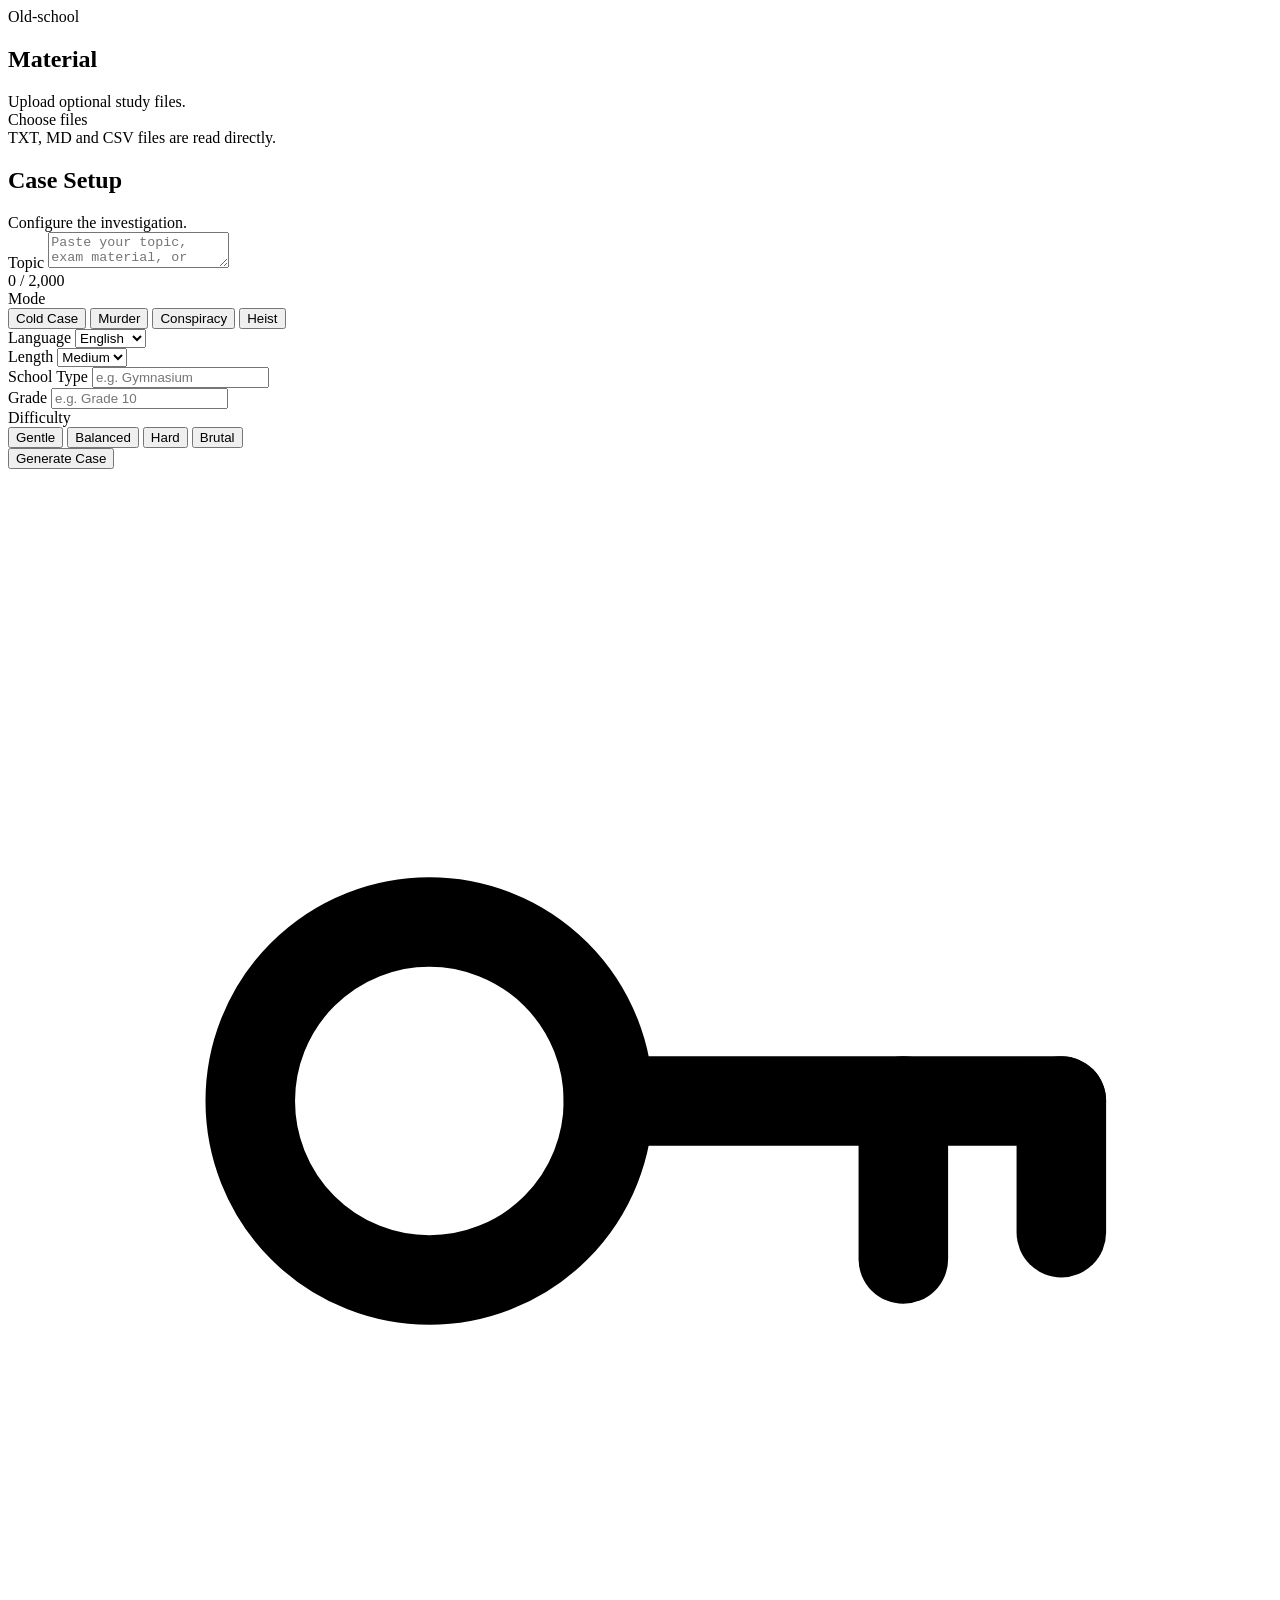
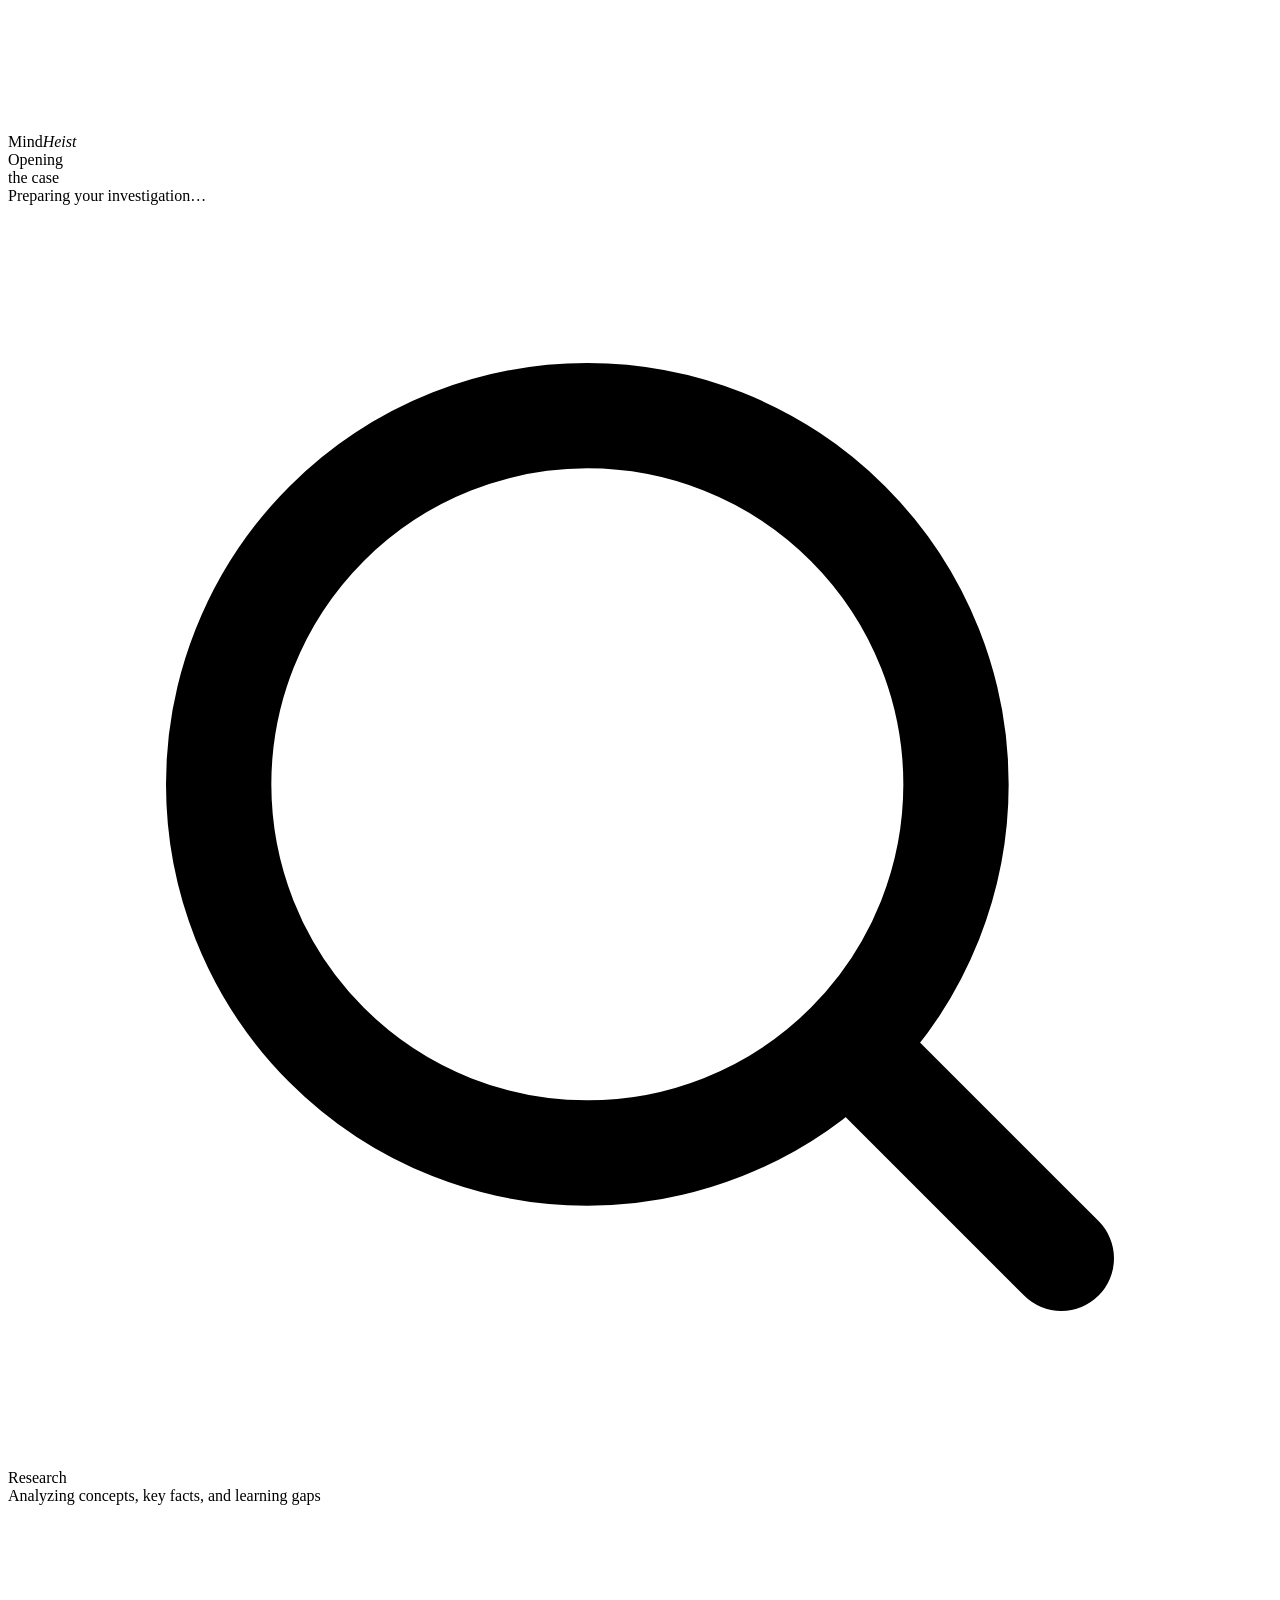
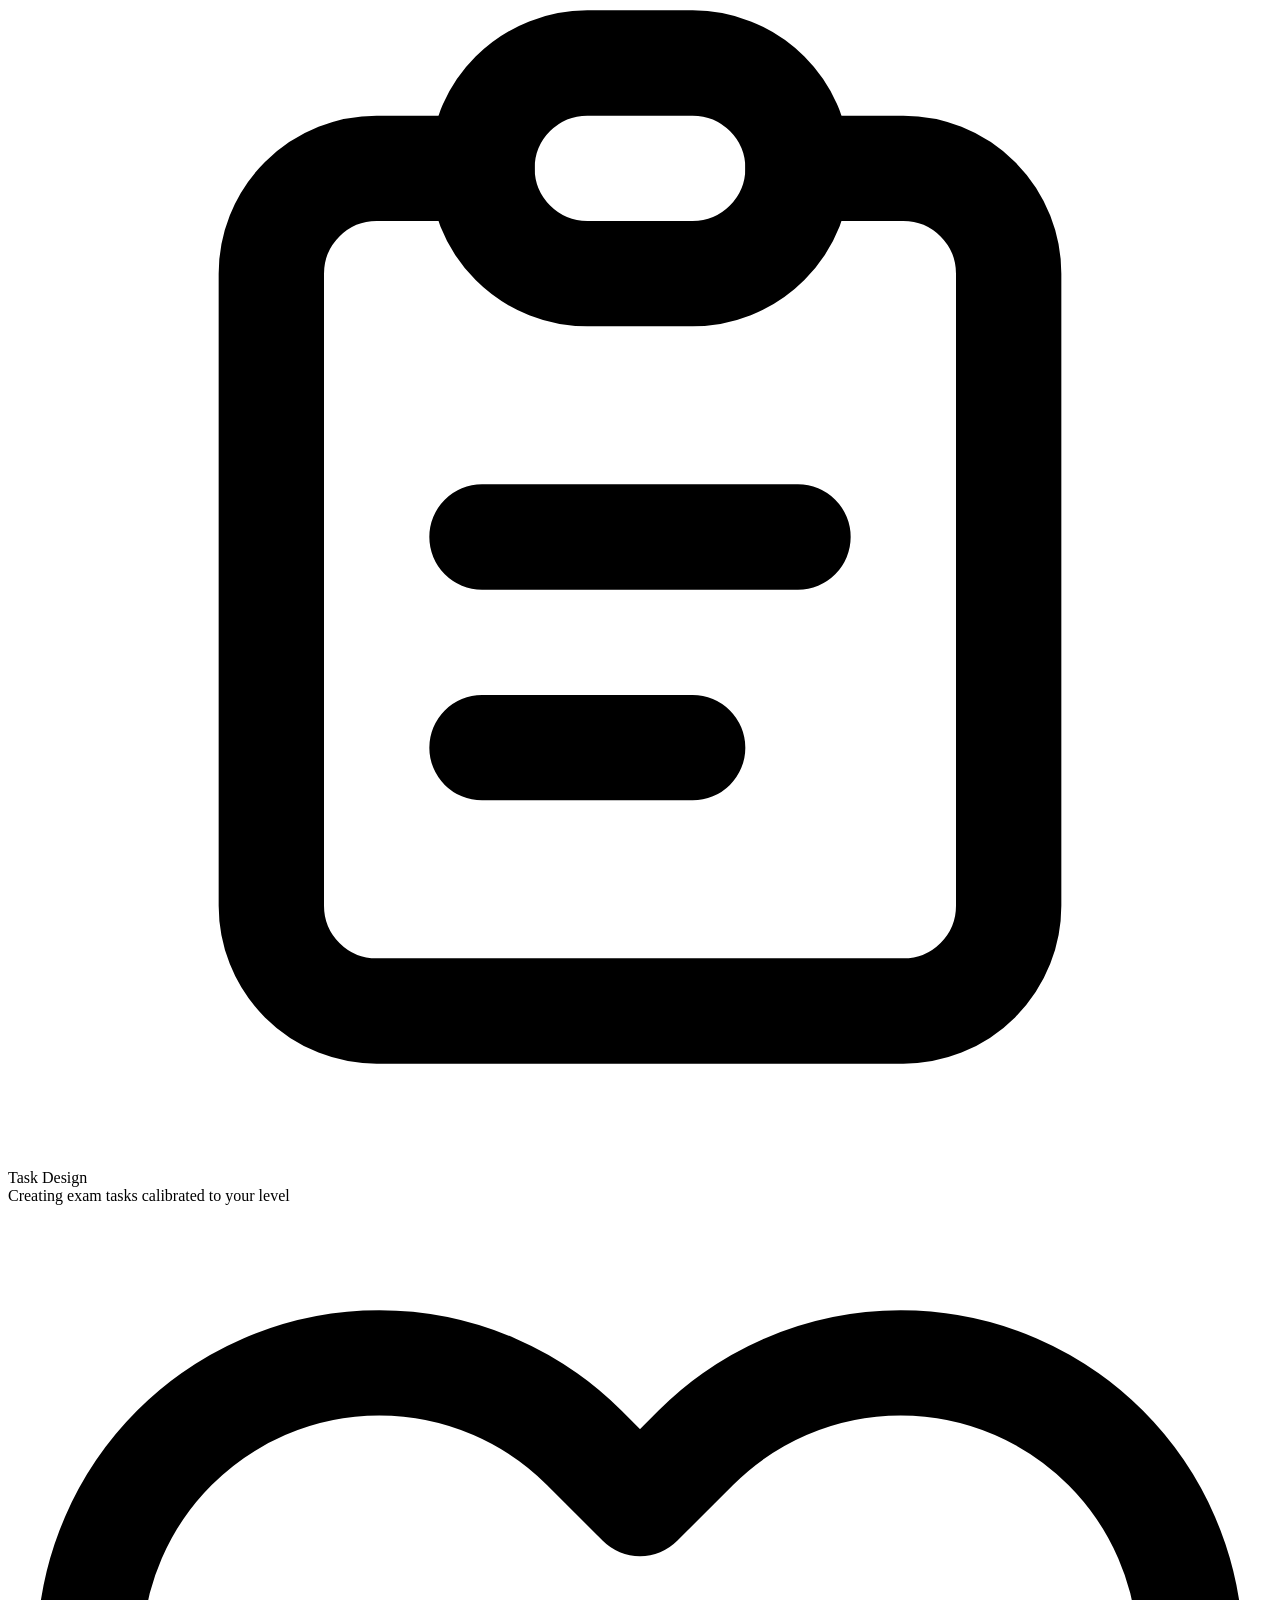
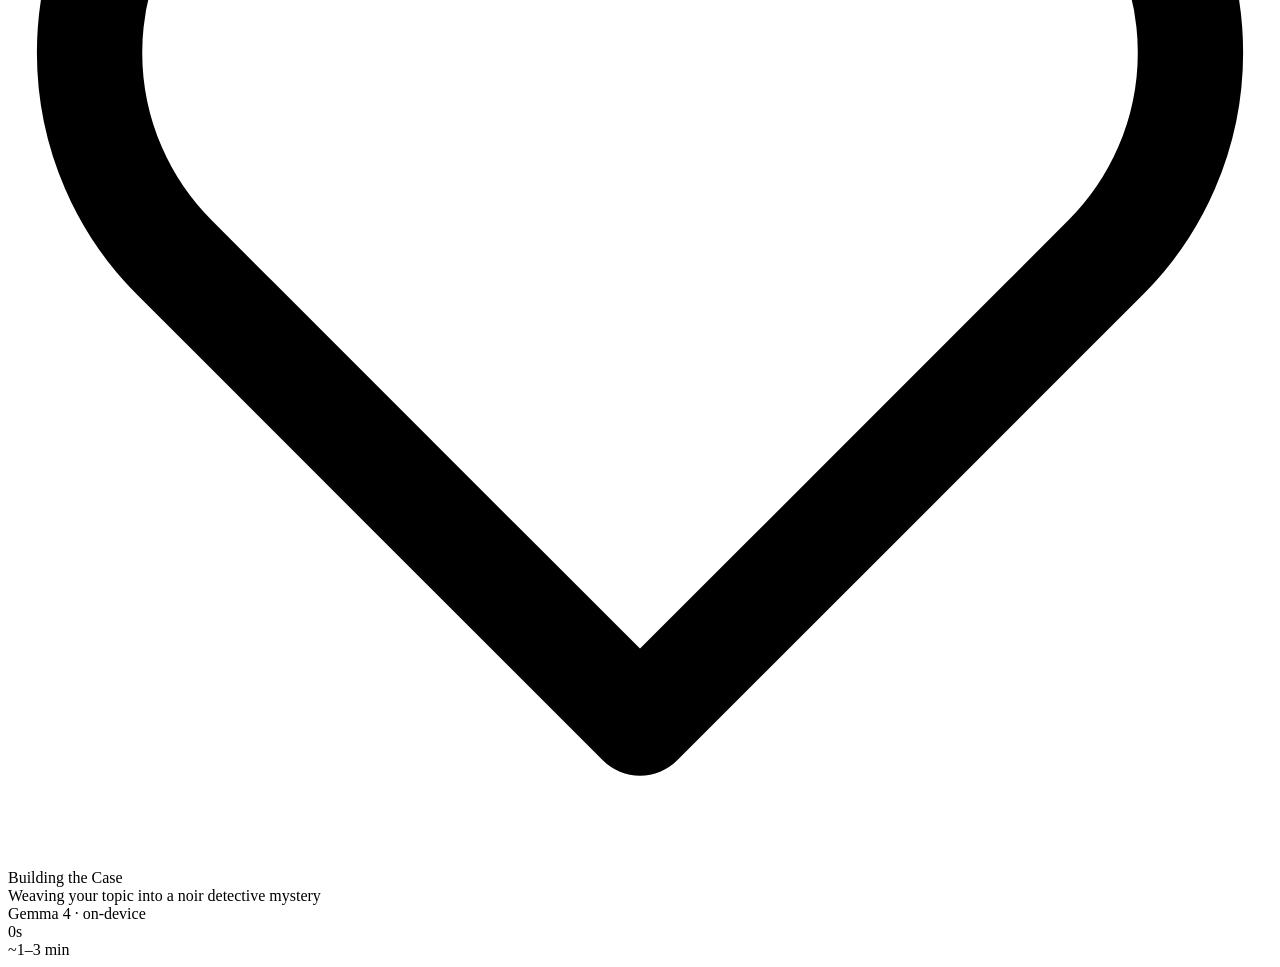
==== commit 5c2a3728: "Merge branch 'main' of https://github.com/HelmarHansen/Gemma-4-Contest-Hackathon-Best-Submission int" ====
(no text change in the page or its own stylesheets)
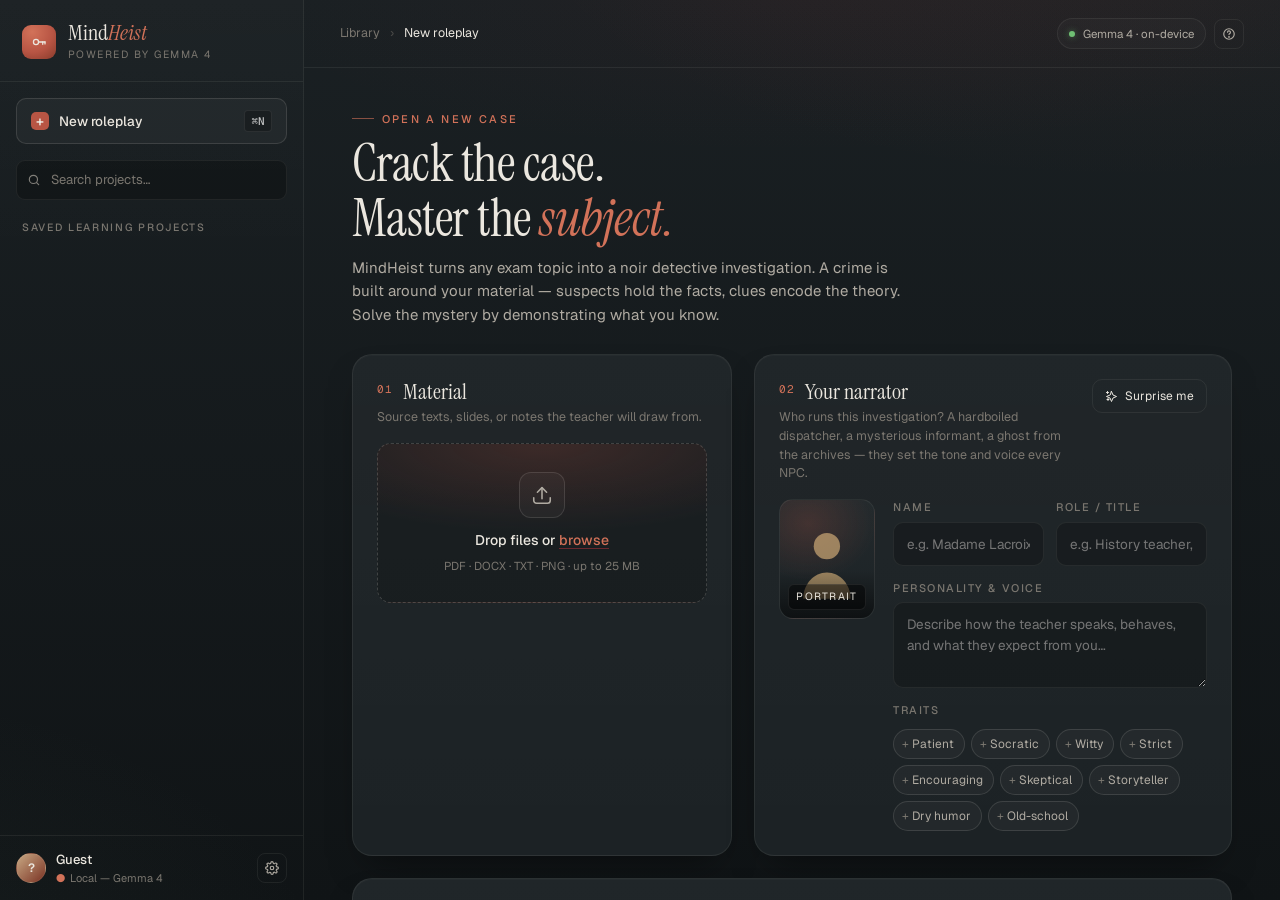
==== commit d1bd723d: "Rebuild chat UI with two tabs; expand prompts with worked examples Chat UI was non-functional: parse" ====
--- a/chat.html
+++ b/chat.html
@@ -36,9 +36,17 @@
       Back to library
     </a>
 
-    <h3>Case acts</h3>
+    <!-- Investigation: case acts -->
+    <div class="side-section" id="side-acts">
+      <h3>Case acts</h3>
+      <div class="scenes" id="scenes-list"></div>
+    </div>
 
-    <div class="scenes" id="scenes-list"></div>
+    <!-- Interrogation: characters -->
+    <div class="side-section hidden" id="side-characters">
+      <h3>Suspects &amp; witnesses</h3>
+      <div class="characters" id="characters-list"></div>
+    </div>
 
     <div class="sidebar-foot">
       <div class="avatar">?</div>
@@ -68,6 +76,18 @@
           </div>
         </div>
       </div>
+
+      <nav class="tabs" role="tablist" aria-label="Session mode">
+        <button class="tab on" id="tab-investigation" role="tab" aria-selected="true">
+          <svg viewBox="0 0 24 24" fill="none" stroke="currentColor" stroke-width="1.8" stroke-linecap="round" stroke-linejoin="round"><circle cx="11" cy="11" r="7"/><path d="m20 20-3.5-3.5"/></svg>
+          <span>Investigation</span>
+        </button>
+        <button class="tab" id="tab-interrogation" role="tab" aria-selected="false">
+          <svg viewBox="0 0 24 24" fill="none" stroke="currentColor" stroke-width="1.8" stroke-linecap="round" stroke-linejoin="round"><path d="M21 11.5a8.4 8.4 0 0 1-.9 3.8 8.5 8.5 0 0 1-7.6 4.7 8.4 8.4 0 0 1-3.8-.9L3 21l1.9-5.7a8.4 8.4 0 0 1-.9-3.8 8.5 8.5 0 0 1 4.7-7.6 8.4 8.4 0 0 1 3.8-.9h.5a8.5 8.5 0 0 1 8 8z"/></svg>
+          <span>Interrogation</span>
+        </button>
+      </nav>
+
       <div class="top-actions">
         <button class="icon-btn" title="End session" id="end-btn">
           <svg viewBox="0 0 24 24" fill="none" stroke="currentColor" stroke-width="2" stroke-linecap="round" stroke-linejoin="round"><path d="M18 6L6 18M6 6l12 12"/></svg>
@@ -75,29 +95,72 @@
       </div>
     </header>
 
-    <div class="chat-panel">
-      <section class="transcript" id="transcript">
-        <div class="feed" id="feed"></div>
-      </section>
+    <!-- =================== INVESTIGATION TAB =================== -->
+    <section class="chat-panel" id="panel-investigation">
+      <div class="transcript" id="transcript-investigation">
+        <div class="feed" id="feed-investigation"></div>
+      </div>
 
-      <div class="composer-wrap" id="investigation-composer">
+      <div class="composer-wrap">
         <div class="composer">
-          <textarea id="composer-input" rows="1" placeholder="What does the detective do or say..."></textarea>
+          <textarea id="composer-investigation" rows="1" placeholder="What does the detective do or say…"></textarea>
           <div class="composer-tools">
             <button class="icon-btn" title="Hint" id="hint-btn">
               <svg viewBox="0 0 24 24" fill="none" stroke="currentColor" stroke-width="2" stroke-linecap="round" stroke-linejoin="round"><circle cx="12" cy="12" r="9"/><path d="M9.5 9a2.5 2.5 0 1 1 3.5 2.3c-.7.4-1 .9-1 1.7"/><circle cx="12" cy="17" r=".6" fill="currentColor"/></svg>
             </button>
-            <button class="send-btn" id="send-btn" title="Send">
+            <button class="send-btn" id="send-investigation" title="Send">
               <svg viewBox="0 0 24 24" fill="none" stroke="currentColor" stroke-width="2" stroke-linecap="round" stroke-linejoin="round"><path d="M22 2L11 13"/><path d="M22 2l-7 20-4-9-9-4z"/></svg>
             </button>
           </div>
         </div>
         <div class="composer-hint">
-          <span>Enter to send � Shift+Enter for a new line</span>
-          <span>Gemma 4 � local</span>
+          <span>Enter to send · Shift+Enter for a new line</span>
+          <span>Gemma 4 · local</span>
         </div>
       </div>
-    </div>
+    </section>
+
+    <!-- =================== INTERROGATION TAB =================== -->
+    <section class="chat-panel hidden" id="panel-interrogation">
+      <div class="interrogation-header" id="interrogation-header">
+        <div class="who-card">
+          <div class="avatar lg" id="interrogation-avatar">—</div>
+          <div>
+            <div class="who-name" id="interrogation-name">Select a suspect</div>
+            <div class="who-role" id="interrogation-role">Pick someone from the left to begin</div>
+          </div>
+        </div>
+      </div>
+
+      <div class="transcript" id="transcript-interrogation">
+        <div class="feed" id="feed-interrogation">
+          <div class="empty-hint" id="interrogation-empty">
+            <div class="empty-title">Face-to-face interrogation</div>
+            <div class="empty-body">
+              Choose a character on the left. You speak directly to them — they answer
+              only with what they know, guard their secrets, and stay in role. Pressure
+              them with what you've found in the investigation.
+            </div>
+          </div>
+        </div>
+      </div>
+
+      <div class="composer-wrap">
+        <div class="composer">
+          <textarea id="composer-interrogation" rows="1" placeholder="Choose a suspect first…" disabled></textarea>
+          <div class="composer-tools">
+            <button class="send-btn" id="send-interrogation" title="Send" disabled>
+              <svg viewBox="0 0 24 24" fill="none" stroke="currentColor" stroke-width="2" stroke-linecap="round" stroke-linejoin="round"><path d="M22 2L11 13"/><path d="M22 2l-7 20-4-9-9-4z"/></svg>
+            </button>
+          </div>
+        </div>
+        <div class="composer-hint">
+          <span>Direct dialogue — does not advance the investigation</span>
+          <span>Gemma 4 · local</span>
+        </div>
+      </div>
+    </section>
+
   </main>
 </div>
 
--- a/shared.css
+++ b/shared.css
@@ -1,83 +1,60 @@
+/* Shared design tokens and base styles — included by both pages */
+
 :root {
-  --bg: #141719;
-  --surface: #1b1f22;
-  --surface-2: #22272a;
-
-  --ink: #f3f1eb;
-  --ink-dim: #b6b0a7;
-  --ink-mute: #7f7a73;
-
-  --accent: #c0614d;
-  --accent-light: #d77d67;
-
-  --line: rgba(255,255,255,0.08);
-
-  --r: 12px;
-  --r-lg: 18px;
-
-  --shadow: 0 8px 24px rgba(0,0,0,0.25);
+  --bg:           #161b1d;
+  --surface:      #1c2225;
+  --surface-2:    #232a2d;
+  --ink:          #ebe7df;
+  --ink-dim:      #b0aba2;
+  --ink-mute:     #7a766f;
+  --accent:       #b85544;
+  --accent-light: #d27259;
+  --r:            14px;
+  --r-lg:         20px;
+  --shadow:       0 18px 36px -16px rgba(0,0,0,0.5), 0 1px 0 rgba(255,255,255,0.025) inset;
 }
 
-*, *::before, *::after {
-  box-sizing: border-box;
-}
-
-html, body {
-  margin: 0;
-  height: 100%;
-}
-
-body {
-  font-family: "Geist", sans-serif;
-  background: var(--bg);
-  color: var(--ink);
-  -webkit-font-smoothing: antialiased;
-}
+*, *::before, *::after { box-sizing: border-box; }
+html, body { height: 100%; margin: 0; }
 
 .app {
   display: grid;
-  grid-template-columns: 260px 1fr;
+  grid-template-columns: 304px 1fr;
   height: 100vh;
 }
 
 .sidebar {
-  border-right: 1px solid var(--line);
-  background: var(--surface);
   display: flex;
   flex-direction: column;
+  border-right: 1px solid var(--line);
 }
 
 .brand {
   display: flex;
   align-items: center;
   gap: 12px;
-  padding: 20px;
+  padding: 22px 22px 18px;
   border-bottom: 1px solid var(--line);
 }
 
 .sidebar h3 {
-  margin: 12px 20px;
-  font-size: 11px;
+  font-size: 10.5px;
+  letter-spacing: 0.16em;
   text-transform: uppercase;
-  letter-spacing: .14em;
   color: var(--ink-mute);
+  font-weight: 500;
+  margin: 8px 22px;
 }
 
 .sidebar-foot {
-  margin-top: auto;
+  border-top: 1px solid var(--line);
   padding: 14px 16px;
-  border-top: 1px solid var(--line);
   display: flex;
   align-items: center;
   gap: 10px;
 }
 
 @media (max-width: 860px) {
-  .app {
-    grid-template-columns: 1fr;
-  }
-
-  .sidebar {
-    display: none;
-  }
-}+  .app { grid-template-columns: 1fr; }
+  .sidebar { display: none; }
+}
--- a/chat.css
+++ b/chat.css
@@ -1,103 +1,853 @@
+/* chat.css — MindHeist Session */
+
+:root {
+  --line:           rgba(235,231,223,0.10);
+  --accent-2:       var(--accent-light);
+  --glow:           rgba(184,85,68,0.18);
+  --ambient:        rgba(94,124,107,0.10);
+  --user-bubble:    #2a3236;
+  --user-ink:       #ebe7df;
+  --teacher-bubble: #1c2225;
+  --teacher-ink:    #ebe7df;
+  --teacher-accent: var(--accent);
+  --radius:         var(--r);
+  --radius-lg:      var(--r-lg);
+  --shadow-2:       var(--shadow);
+}
+
 body {
+  font-family: "Geist", ui-sans-serif, system-ui, -apple-system, sans-serif;
+  color: var(--ink);
+  background: var(--bg);
+  background-image:
+    radial-gradient(1100px 600px at 85% -10%, var(--glow), transparent 60%),
+    radial-gradient(900px 700px at -10% 120%, var(--ambient), transparent 55%),
+    linear-gradient(180deg, var(--bg), color-mix(in srgb, var(--bg) 70%, black));
+  background-attachment: fixed;
+  font-size: 14px;
+  line-height: 1.55;
+  -webkit-font-smoothing: antialiased;
+  overflow: hidden;
+  transition: background-color .8s ease;
+}
+
+/* ====================================================
+   SIDEBAR
+==================================================== */
+.sidebar {
+  background:
+    linear-gradient(180deg, rgba(255,255,255,0.015), transparent 30%),
+    linear-gradient(180deg,
+      color-mix(in srgb, var(--bg) 60%, transparent),
+      color-mix(in srgb, var(--bg) 90%, transparent));
+  backdrop-filter: blur(8px);
+  transition: background .8s ease, border-color .8s ease;
+}
+
+.brand .mark {
+  width: 34px; height: 34px;
+  border-radius: 9px;
+  background: radial-gradient(
+    120% 120% at 30% 20%,
+    var(--accent-2) 0%,
+    var(--accent) 50%,
+    color-mix(in srgb, var(--accent) 60%, black) 100%
+  );
+  box-shadow: 0 0 0 1px rgba(255,255,255,0.05) inset;
+  display: grid; place-items: center;
+  color: var(--ink);
+  transition: background .8s ease;
+}
+.brand .mark svg { width: 18px; height: 18px; }
+
+.brand .name {
+  font-family: "Instrument Serif", serif;
+  font-size: 22px;
+  line-height: 1;
+}
+.brand .name em {
+  font-style: italic;
+  color: var(--accent-2);
+  font-weight: 400;
+  transition: color .8s ease;
+}
+
+.brand .meta {
+  font-size: 10.5px;
+  letter-spacing: 0.14em;
+  text-transform: uppercase;
+  color: var(--ink-mute);
+  margin-top: 4px;
+}
+
+.back-btn {
+  margin: 16px;
+  padding: 10px 12px;
+  display: flex; align-items: center; gap: 10px;
+  background: rgba(255,255,255,0.03);
+  color: var(--ink-dim);
+  border: 1px solid var(--line);
+  border-radius: 10px;
+  font-family: inherit;
+  font-size: 13px;
+  cursor: pointer;
+  text-decoration: none;
+  transition: background .15s ease, color .15s ease, border-color .15s ease;
+}
+.back-btn:hover {
+  background: rgba(255,255,255,0.06);
+  color: var(--ink);
+}
+.back-btn svg { width: 14px; height: 14px; }
+
+.scenes {
+  flex: 1;
+  overflow-y: auto;
+  padding: 0 10px 10px;
+  scrollbar-width: thin;
+  scrollbar-color: rgba(255,255,255,0.08) transparent;
+}
+.scenes::-webkit-scrollbar { width: 6px; }
+.scenes::-webkit-scrollbar-thumb {
+  background: rgba(255,255,255,0.08);
+  border-radius: 99px;
+}
+
+.scene {
+  padding: 11px 12px;
+  border-radius: 10px;
+  margin: 2px 0;
+  cursor: pointer;
+  border: 1px solid transparent;
+  display: grid;
+  grid-template-columns: 28px 1fr auto;
+  align-items: center;
+  gap: 10px;
+  transition: background .15s ease, border-color .15s ease;
+}
+.scene:hover {
+  background: rgba(255,255,255,0.025);
+  border-color: var(--line);
+}
+.scene.active {
+  background: color-mix(in srgb, var(--accent) 12%, transparent);
+  border-color: color-mix(in srgb, var(--accent) 30%, transparent);
+}
+
+.scene .pico {
+  width: 28px; height: 28px;
+  border-radius: 7px;
+  display: grid; place-items: center;
+  font-family: "Instrument Serif", serif;
+  font-size: 14px;
+  color: var(--ink);
+  background: linear-gradient(160deg, rgba(255,255,255,0.06), rgba(255,255,255,0.02));
+  border: 1px solid var(--line);
+  flex-shrink: 0;
+}
+
+.scene .text { min-width: 0; }
+.scene .title {
+  font-size: 12.5px; font-weight: 500;
+  white-space: nowrap; overflow: hidden; text-overflow: ellipsis;
+}
+.scene .sub {
+  font-size: 11px;
+  color: var(--ink-mute);
+  margin-top: 1px;
+  white-space: nowrap; overflow: hidden; text-overflow: ellipsis;
+}
+.scene .num {
+  font-family: "Geist Mono", monospace;
+  font-size: 10.5px;
+  color: var(--ink-mute);
+}
+
+.avatar {
+  width: 30px; height: 30px;
+  border-radius: 50%;
+  background: linear-gradient(135deg, var(--accent-2), color-mix(in srgb, var(--accent) 60%, black));
+  display: grid; place-items: center;
+  color: var(--ink);
+  font-size: 12px; font-weight: 600;
+  border: 1px solid var(--line);
+  transition: background .8s ease;
+}
+
+.who { flex: 1; }
+.who .n { font-size: 13px; font-weight: 500; }
+.who .p { font-size: 11px; color: var(--ink-mute); }
+
+/* ====================================================
+   MAIN
+==================================================== */
+.main {
+  display: flex;
+  flex-direction: column;
+  min-height: 0;
+  height: 100vh;
+  position: relative;
+}
+
+.chat-panel {
+  display: flex;
+  flex-direction: column;
+  flex: 1;
+  min-height: 0;
+}
+
+.topbar {
+  display: flex;
+  align-items: center;
+  justify-content: space-between;
+  padding: 16px 28px;
+  border-bottom: 1px solid var(--line);
+  backdrop-filter: blur(8px);
+  background: linear-gradient(
+    180deg,
+    color-mix(in srgb, var(--bg) 80%, transparent),
+    color-mix(in srgb, var(--bg) 50%, transparent)
+  );
+  flex-shrink: 0;
+}
+
+.teacher-card {
+  display: flex; align-items: center; gap: 14px;
+  min-width: 0;
+}
+
+.teacher-portrait {
+  width: 44px; height: 44px;
+  border-radius: 12px;
+  background:
+    radial-gradient(120% 80% at 30% 20%, var(--glow), transparent 60%),
+    linear-gradient(180deg, var(--surface-2), var(--surface));
+  border: 1px solid var(--line);
+  display: grid; place-items: center;
+  overflow: hidden; flex-shrink: 0;
+  transition: background .8s ease;
+}
+.teacher-portrait svg {
+  width: 70%; height: 70%;
+  color: color-mix(in srgb, var(--accent-2) 70%, transparent);
+}
+
+.teacher-meta { min-width: 0; }
+.teacher-meta .name {
+  font-family: "Instrument Serif", serif;
+  font-size: 19px;
+  line-height: 1.1;
+}
+.teacher-meta .role {
+  font-size: 11.5px;
+  color: var(--ink-mute);
+  margin-top: 2px;
+  display: flex; align-items: center; gap: 8px;
+}
+.teacher-meta .role .dot {
+  width: 6px; height: 6px;
+  border-radius: 50%;
+  background: var(--accent-2);
+  box-shadow: 0 0 6px var(--accent-2);
+  flex-shrink: 0;
+  transition: background .8s ease, box-shadow .8s ease;
+}
+
+.top-actions {
+  display: flex; align-items: center; gap: 10px;
+}
+
+.icon-btn {
+  width: 32px; height: 32px;
+  border-radius: 9px;
+  border: 1px solid var(--line);
+  background: transparent;
+  color: var(--ink-dim);
+  display: grid; place-items: center;
+  cursor: pointer;
+  transition: background .15s ease, color .15s ease;
+}
+.icon-btn:hover {
+  background: rgba(255,255,255,0.04);
+  color: var(--ink);
+}
+.icon-btn svg { width: 14px; height: 14px; }
+
+/* ====================================================
+   TRANSCRIPT
+==================================================== */
+.transcript {
+  flex: 1;
+  overflow-y: auto;
+  padding: 32px 0 24px;
+  scrollbar-width: thin;
+  scrollbar-color: rgba(255,255,255,0.06) transparent;
+}
+.transcript::-webkit-scrollbar { width: 8px; }
+.transcript::-webkit-scrollbar-thumb {
+  background: rgba(255,255,255,0.06);
+  border-radius: 99px;
+}
+
+.feed {
+  max-width: 820px;
   margin: 0 auto;
+  padding: 0 28px;
   display: flex;
   flex-direction: column;
+  gap: 28px;
+}
+
+.day {
+  display: flex; align-items: center; gap: 12px;
+  color: var(--ink-mute);
+  font-size: 11px;
+  letter-spacing: 0.16em;
+  text-transform: uppercase;
+  margin: 4px 0 -6px;
+}
+.day::before, .day::after {
+  content: "";
+  flex: 1;
+  height: 1px;
+  background: var(--line);
+}
+
+/* ====================================================
+   MESSAGES — base
+==================================================== */
+.msg {
+  display: grid;
+  grid-template-columns: 36px 1fr;
+  gap: 12px;
+  align-items: flex-start;
+}
+.msg.user { grid-template-columns: 1fr 36px; }
+
+.msg .av {
+  width: 36px; height: 36px;
+  border-radius: 50%;
+  display: grid; place-items: center;
+  font-size: 12px; font-weight: 600;
+  border: 1px solid var(--line);
+  overflow: hidden;
+  flex-shrink: 0;
+}
+.msg.teacher .av {
+  background:
+    radial-gradient(120% 80% at 30% 20%, var(--glow), transparent 65%),
+    linear-gradient(180deg, var(--surface-2), var(--surface));
+  color: color-mix(in srgb, var(--accent-2) 80%, transparent);
+  transition: background .8s ease;
+}
+.msg.user .av {
+  background: linear-gradient(135deg, var(--accent-2), color-mix(in srgb, var(--accent) 60%, black));
+  color: var(--ink);
+  transition: background .8s ease;
+}
+.msg.teacher .av svg { width: 60%; height: 60%; }
+
+.msg .body { min-width: 0; }
+.msg.user .body {
+  display: flex; flex-direction: column; align-items: flex-end;
+}
+
+.meta {
+  display: flex; align-items: baseline; gap: 8px;
+  font-size: 12px;
+  margin-bottom: 8px;
+}
+.meta .name { font-weight: 500; color: var(--ink); }
+.msg.teacher .meta .name {
+  font-family: "Instrument Serif", serif;
+  font-style: italic; font-weight: 400; font-size: 14px;
+  color: var(--teacher-accent);
+  transition: color .8s ease;
+}
+.meta .time {
+  color: var(--ink-mute);
+  font-size: 11px;
+  font-family: "Geist Mono", monospace;
+}
+
+/* ====================================================
+   USER BUBBLE
+==================================================== */
+.bubble {
+  padding: 12px 16px;
+  border-radius: 14px;
+  border: 1px solid var(--line);
+  max-width: 100%;
+  line-height: 1.6;
+  font-size: 14.5px;
+  transition: background .8s ease, color .8s ease, border-color .8s ease;
+  word-break: break-word;
+}
+.msg.user .bubble {
+  white-space: pre-wrap;
+  background: var(--user-bubble);
+  color: var(--user-ink);
+  border-top-right-radius: 4px;
+  box-shadow: var(--shadow-2);
+}
+
+/* ====================================================
+   TEACHER RESPONSE — structured sections
+==================================================== */
+.teacher-response {
+  display: flex;
+  flex-direction: column;
+  gap: 14px;
+  min-width: 0;
+}
+
+/* Narration — no bubble, prose style */
+.narration {
+  font-family: "Instrument Serif", serif;
+  font-style: italic;
+  font-size: 15.5px;
+  line-height: 1.75;
+  color: var(--ink-dim);
+  white-space: pre-wrap;
+  word-break: break-word;
+  padding: 0 2px;
+  border-left: 2px solid color-mix(in srgb, var(--accent) 25%, transparent);
+  padding-left: 14px;
+  transition: color .8s ease, border-color .8s ease;
+}
+
+/* NPC bubble — per character */
+.npc-block {
+  display: flex;
+  flex-direction: column;
+  gap: 5px;
+}
+
+.npc-name-tag {
+  font-size: 10.5px;
+  font-weight: 700;
+  letter-spacing: 0.12em;
+  text-transform: uppercase;
+  color: var(--teacher-accent);
+  padding-left: 2px;
+  transition: color .8s ease;
+}
+
+.npc-bubble {
+  padding: 12px 16px;
+  border-radius: 14px;
+  border-top-left-radius: 4px;
+  border: 1px solid var(--line);
+  background: var(--teacher-bubble);
+  color: var(--teacher-ink);
+  font-size: 14.5px;
+  line-height: 1.65;
+  white-space: pre-wrap;
+  word-break: break-word;
+  box-shadow: var(--shadow-2);
+  transition: background .8s ease, color .8s ease, border-color .8s ease;
+}
+
+/* Practice question box */
+.practice-question {
+  margin-top: 2px;
+  padding: 11px 14px;
+  border-radius: 10px;
+  background: rgba(255,255,255,0.04);
+  border: 1px solid color-mix(in srgb, var(--accent) 28%, transparent);
+  font-size: 13.5px;
+  font-style: italic;
+  color: var(--ink-dim);
+  line-height: 1.55;
+  white-space: pre-wrap;
+  word-break: break-word;
+  transition: background .8s ease, border-color .8s ease;
+}
+.practice-question::before {
+  content: "Practice · ";
+  font-style: normal;
+  font-weight: 700;
+  color: var(--accent-2);
+  font-size: 10.5px;
+  letter-spacing: 0.1em;
+  text-transform: uppercase;
+  transition: color .8s ease;
+}
+
+/* Typing indicator */
+.typing {
+  display: flex; align-items: center; gap: 6px;
+  padding: 14px 16px;
+  border-radius: 14px;
+  background: var(--teacher-bubble);
+  border: 1px solid var(--line);
+  width: fit-content;
+  border-top-left-radius: 4px;
+}
+.typing span {
+  width: 6px; height: 6px;
+  border-radius: 50%;
+  background: var(--ink-mute);
+  animation: bob 1.4s infinite ease-in-out;
+}
+.typing span:nth-child(2) { animation-delay: .15s; }
+.typing span:nth-child(3) { animation-delay: .30s; }
+
+@keyframes bob {
+  0%, 80%, 100% { transform: translateY(0); opacity: .5; }
+  40%           { transform: translateY(-4px); opacity: 1; }
+}
+
+/* Closing bubble */
+.bubble-closing {
+  background: color-mix(in srgb, var(--accent) 14%, var(--teacher-bubble));
+  border-color: color-mix(in srgb, var(--accent) 40%, transparent);
+  font-family: "Instrument Serif", serif;
+  font-size: 16px;
+  font-style: italic;
+  line-height: 1.7;
+  white-space: pre-wrap;
+  word-break: break-word;
+  box-shadow: 0 0 32px -8px var(--glow), var(--shadow-2);
+}
+
+/* ====================================================
+   COMPOSER
+==================================================== */
+.composer-wrap {
+  border-top: 1px solid var(--line);
+  background: linear-gradient(
+    180deg, transparent,
+    color-mix(in srgb, var(--bg) 70%, transparent)
+  );
+  padding: 16px 28px 22px;
+  flex-shrink: 0;
+}
+
+.composer {
+  max-width: 820px;
+  margin: 0 auto;
+  background: var(--surface);
+  border: 1px solid var(--line);
+  border-radius: var(--radius-lg);
+  padding: 8px 8px 8px 16px;
+  display: grid;
+  grid-template-columns: 1fr auto;
+  gap: 10px;
+  align-items: end;
+  box-shadow: var(--shadow-2);
+  transition: background .8s ease, border-color .15s ease;
+}
+.composer:focus-within {
+  border-color: color-mix(in srgb, var(--accent) 40%, transparent);
+}
+
+.composer textarea {
+  background: transparent;
+  border: 0; outline: 0; resize: none;
+  color: var(--ink);
+  font: inherit;
+  font-size: 14.5px; line-height: 1.6;
+  min-height: 24px; max-height: 200px;
+  padding: 12px 4px;
+  width: 100%;
+}
+.composer textarea::placeholder { color: var(--ink-mute); }
+.composer textarea:disabled { opacity: 0.45; cursor: not-allowed; }
+
+.composer-tools {
+  display: flex; align-items: center; gap: 6px;
+  padding-bottom: 6px;
+}
+.composer-tools .icon-btn { width: 34px; height: 34px; }
+
+.send-btn {
+  width: 38px; height: 38px;
+  border-radius: 10px;
+  border: 1px solid color-mix(in srgb, var(--accent) 40%, transparent);
+  background: linear-gradient(180deg, var(--accent), color-mix(in srgb, var(--accent) 70%, black));
+  color: var(--ink);
+  cursor: pointer;
+  display: grid; place-items: center;
+  box-shadow: 0 8px 20px -10px var(--glow), 0 1px 0 rgba(255,255,255,0.10) inset;
+  transition: filter .15s ease, transform .15s ease, background .8s ease;
+}
+.send-btn:hover { filter: brightness(1.08); transform: translateY(-1px); }
+.send-btn:disabled { opacity: .45; cursor: default; transform: none; filter: none; }
+.send-btn svg { width: 16px; height: 16px; }
+
+.composer-hint {
+  max-width: 820px;
+  margin: 8px auto 0;
+  display: flex; align-items: center; justify-content: space-between;
+  color: var(--ink-mute);
+  font-size: 11px;
+}
+.composer-hint .kbd {
+  font-family: "Geist Mono", monospace;
+  font-size: 10.5px;
+  padding: 2px 6px;
+  border-radius: 4px;
+  background: rgba(255,255,255,0.04);
+  border: 1px solid var(--line);
+  margin: 0 2px;
+}
+
+/* Return button (closing) */
+.btn-return {
+  display: block;
+  max-width: 820px;
+  margin: 16px auto 0;
+  padding: 13px 0;
+  text-align: center;
+  border-radius: var(--radius-lg);
+  background: linear-gradient(180deg, var(--accent), color-mix(in srgb, var(--accent) 70%, black));
+  color: var(--ink);
+  font-family: inherit;
+  font-size: 14px;
+  font-weight: 500;
+  text-decoration: none;
+  border: 1px solid color-mix(in srgb, var(--accent) 50%, transparent);
+  box-shadow: 0 8px 24px -10px var(--glow);
+  transition: filter .15s ease, transform .15s ease;
+}
+.btn-return:hover { filter: brightness(1.1); transform: translateY(-1px); }
+
+/* ====================================================
+   UTILITIES
+==================================================== */
+.hidden { display: none !important; }
+
+/* ====================================================
+   TABS (Investigation / Interrogation)
+==================================================== */
+.tabs {
+  display: flex;
+  align-items: center;
+  gap: 4px;
+  padding: 4px;
+  background: rgba(255,255,255,0.025);
+  border: 1px solid var(--line);
+  border-radius: 12px;
+}
+.tabs .tab {
+  display: flex;
+  align-items: center;
+  gap: 8px;
+  padding: 7px 14px;
+  background: transparent;
+  border: 0;
+  border-radius: 9px;
+  color: var(--ink-mute);
+  font: inherit;
+  font-size: 12.5px;
+  letter-spacing: 0.02em;
+  cursor: pointer;
+  transition: background .15s ease, color .15s ease;
+}
+.tabs .tab svg { width: 14px; height: 14px; }
+.tabs .tab:hover { color: var(--ink); }
+.tabs .tab.on {
+  background: color-mix(in srgb, var(--accent) 22%, transparent);
+  color: var(--ink);
+  border: 1px solid color-mix(in srgb, var(--accent) 40%, transparent);
+}
+.topbar {
+  display: grid;
+  grid-template-columns: 1fr auto 1fr;
+  align-items: center;
   gap: 16px;
 }
-
-.msg {
-  display: flex;
-  gap: 12px;
-}
-
-.msg.user {
-  justify-content: flex-end;
-}
-
-.av {
-  width: 34px;
-  height: 34px;
+.topbar > .teacher-card { justify-self: start; }
+.topbar > .tabs        { justify-self: center; }
+.topbar > .top-actions { justify-self: end; }
+
+/* ====================================================
+   SIDEBAR — Character list
+==================================================== */
+.side-section { display: flex; flex-direction: column; min-height: 0; flex: 1; }
+
+.characters {
+  flex: 1;
+  overflow-y: auto;
+  padding: 0 10px 10px;
+  display: flex;
+  flex-direction: column;
+  gap: 4px;
+}
+.character {
+  width: 100%;
+  display: grid;
+  grid-template-columns: 32px 1fr;
+  align-items: center;
+  gap: 10px;
+  padding: 8px 10px;
+  background: transparent;
+  border: 1px solid transparent;
+  border-radius: 10px;
+  color: var(--ink-dim);
+  text-align: left;
+  cursor: pointer;
+  font: inherit;
+  transition: background .15s ease, border-color .15s ease, color .15s ease;
+}
+.character:hover {
+  background: rgba(255,255,255,0.025);
+  border-color: var(--line);
+  color: var(--ink);
+}
+.character.active {
+  background: color-mix(in srgb, var(--accent) 14%, transparent);
+  border-color: color-mix(in srgb, var(--accent) 35%, transparent);
+  color: var(--ink);
+}
+.character-av {
+  width: 32px; height: 32px;
+  border-radius: 8px;
+  background: linear-gradient(160deg, rgba(255,255,255,0.08), rgba(255,255,255,0.02));
+  border: 1px solid var(--line);
+  display: grid; place-items: center;
+  font-family: "Geist Mono", monospace;
+  font-size: 11px;
+  letter-spacing: 0.05em;
+}
+.character-text { min-width: 0; }
+.character-name {
+  font-size: 12.5px; font-weight: 500;
+  white-space: nowrap; overflow: hidden; text-overflow: ellipsis;
+}
+.character-role {
+  font-size: 11px;
+  color: var(--ink-mute);
+  white-space: nowrap; overflow: hidden; text-overflow: ellipsis;
+}
+.character-empty {
+  padding: 14px;
+  color: var(--ink-mute);
+  font-size: 12px;
+  font-style: italic;
+}
+
+/* ====================================================
+   INTERROGATION PANEL
+==================================================== */
+.interrogation-header {
+  padding: 14px 28px;
+  border-bottom: 1px solid var(--line);
+  background: linear-gradient(
+    180deg,
+    color-mix(in srgb, var(--bg) 65%, transparent),
+    color-mix(in srgb, var(--bg) 90%, transparent)
+  );
+}
+.who-card {
+  max-width: 820px;
+  margin: 0 auto;
+  display: flex;
+  align-items: center;
+  gap: 14px;
+}
+.avatar.lg {
+  width: 44px; height: 44px;
+  font-size: 14px;
+  border-radius: 12px;
+  background: linear-gradient(160deg, rgba(255,255,255,0.10), rgba(255,255,255,0.02));
+  border: 1px solid var(--line);
+  display: grid; place-items: center;
+  font-family: "Geist Mono", monospace;
+  letter-spacing: 0.05em;
+}
+.who-card .who-name {
+  font-family: "Instrument Serif", serif;
+  font-size: 19px;
+  line-height: 1.1;
+}
+.who-card .who-role {
+  font-size: 11.5px;
+  color: var(--ink-mute);
+  margin-top: 2px;
+}
+
+.empty-hint {
+  max-width: 560px;
+  margin: 80px auto 0;
+  padding: 22px 24px;
+  border: 1px dashed var(--line);
+  border-radius: 14px;
+  text-align: center;
+  color: var(--ink-dim);
+}
+.empty-hint .empty-title {
+  font-family: "Instrument Serif", serif;
+  font-size: 19px;
+  color: var(--ink);
+  margin-bottom: 8px;
+}
+.empty-hint .empty-body { font-size: 13.5px; line-height: 1.55; }
+
+.interrogation-stream {
+  display: flex;
+  flex-direction: column;
+  gap: 14px;
+}
+.interrogation-meta {
+  font-style: italic;
+  color: var(--ink-mute);
+  font-size: 13px;
+  text-align: center;
+  padding: 8px 0 4px;
+}
+.interrogation-line {
+  display: flex;
+  align-items: flex-end;
+  gap: 10px;
+}
+.interrogation-line.user { justify-content: flex-end; }
+.interrogation-line.npc  { justify-content: flex-start; }
+.interrogation-av {
+  width: 28px; height: 28px;
   border-radius: 50%;
-  background: var(--surface-2);
-  display: grid;
-  place-items: center;
+  display: grid; place-items: center;
+  font-size: 10.5px;
+  font-family: "Geist Mono", monospace;
+  letter-spacing: 0.04em;
+  border: 1px solid var(--line);
   flex-shrink: 0;
 }
-
-.body {
-  max-width: 720px;
-}
-
-.meta {
-  display: flex;
-  gap: 8px;
-  margin-bottom: 6px;
-  font-size: 11px;
-  color: var(--ink-mute);
-}
-
-.bubble,
-.npc-bubble,
-.practice-question,
-.narration {
+.interrogation-line.npc .interrogation-av {
+  background: linear-gradient(180deg, var(--surface-2), var(--surface));
+  color: color-mix(in srgb, var(--accent-2) 80%, transparent);
+}
+.interrogation-line.user .interrogation-av {
+  background: linear-gradient(135deg, var(--accent-2), color-mix(in srgb, var(--accent) 60%, black));
+  color: var(--ink);
+}
+.interrogation-bubble {
+  max-width: min(72%, 600px);
+  padding: 11px 14px;
   border-radius: 14px;
   border: 1px solid var(--line);
-  background: var(--surface);
-  padding: 14px;
-}
-
-.narration {
-  border-left: 2px solid var(--accent);
-}
-
-.npc-block {
-  display: flex;
-  flex-direction: column;
-  gap: 6px;
-  margin-top: 10px;
-}
-
-.npc-name-tag {
-  font-size: 12px;
-  color: var(--accent-light);
-}
-
-.practice-question {
-  margin-top: 12px;
-  background: var(--surface-2);
-}
-
-.composer {
-  border-top: 1px solid var(--line);
-  background: var(--surface);
-  padding: 16px 20px;
-}
-
-.composer-inner {
-  max-width: 900px;
-  margin: 0 auto;
-  display: flex;
-  gap: 12px;
-}
-
-#composer-input {
-  flex: 1;
-  min-height: 52px;
-  max-height: 160px;
-  resize: vertical;
-  background: var(--surface-2);
-  border: 1px solid var(--line);
-  color: var(--ink);
-  border-radius: 12px;
-  padding: 12px;
-  font: inherit;
-}
-
-.send-btn {
-  width: 52px;
-  border: none;
-  border-radius: 12px;
-  background: var(--accent);
-  color: white;
-  cursor: pointer;
-}+  font-size: 14px;
+  line-height: 1.6;
+  white-space: pre-wrap;
+  word-break: break-word;
+  box-shadow: var(--shadow-2);
+}
+.interrogation-line.user .interrogation-bubble {
+  background: var(--user-bubble);
+  color: var(--user-ink);
+  border-top-right-radius: 4px;
+}
+.interrogation-line.npc .interrogation-bubble {
+  background: var(--teacher-bubble);
+  color: var(--teacher-ink);
+  border-top-left-radius: 4px;
+}
+
+/* ====================================================
+   RESPONSIVE
+==================================================== */
+@media (max-width: 860px) {
+  .feed { padding-left: 16px; padding-right: 16px; }
+  .composer-wrap { padding-left: 16px; padding-right: 16px; }
+}
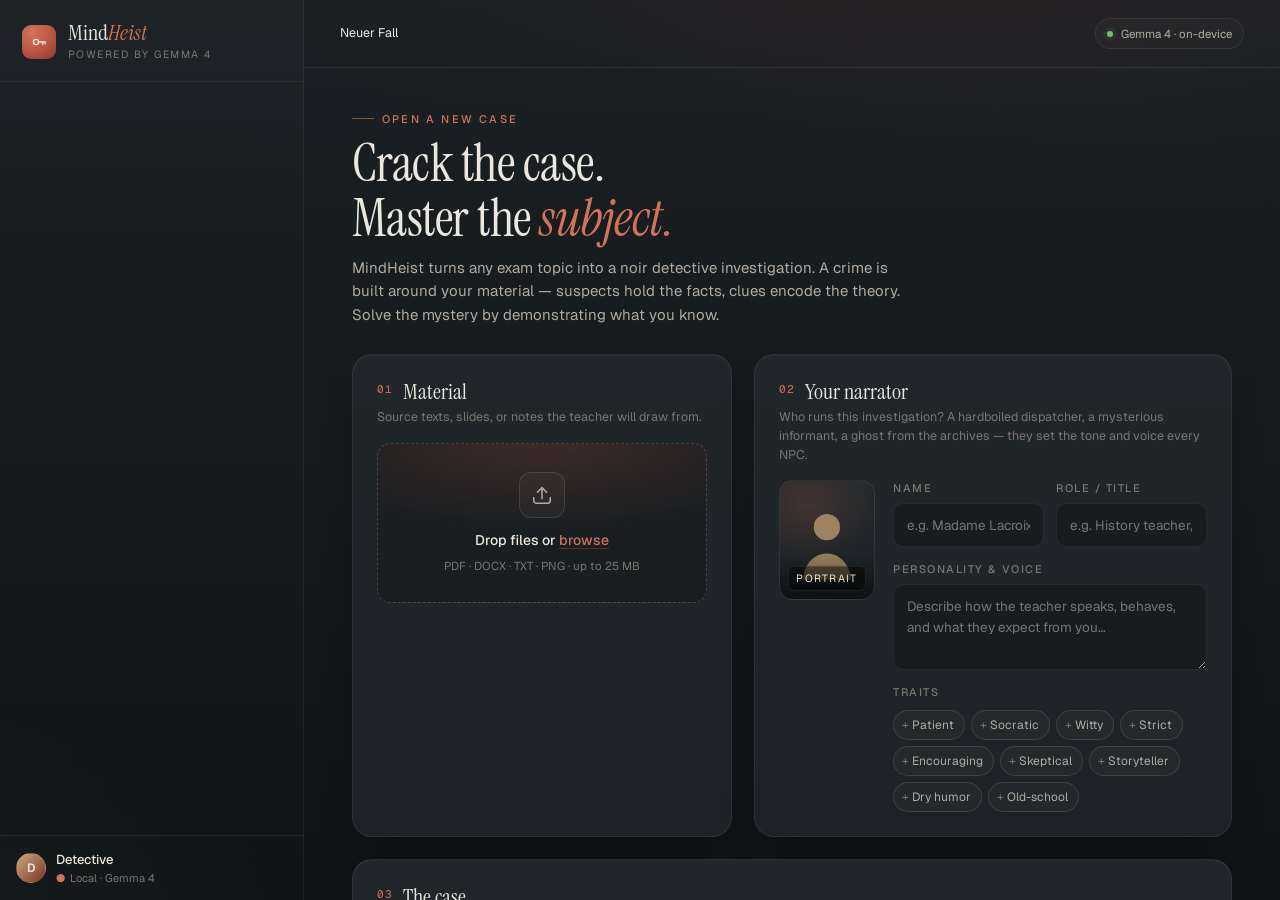
==== commit dd2df17b: "Submission-ready: auto-mode, English UI, multi-layer audio, speech input, simplified prompts - Auto-" ====
--- a/chat.html
+++ b/chat.html
@@ -7,8 +7,8 @@
 <link rel="preconnect" href="https://fonts.googleapis.com">
 <link rel="preconnect" href="https://fonts.gstatic.com" crossorigin>
 <link href="https://fonts.googleapis.com/css2?family=Instrument+Serif:ital@0;1&family=Geist:wght@300;400;500;600;700&family=Geist+Mono:wght@400;500&display=swap" rel="stylesheet">
-<link rel="stylesheet" href="shared.css">
-<link rel="stylesheet" href="chat.css">
+<link rel="stylesheet" href="shared.css?v=2">
+<link rel="stylesheet" href="chat.css?v=2">
 </head>
 <body>
 
@@ -33,7 +33,7 @@
 
     <a class="back-btn" href="/">
       <svg viewBox="0 0 24 24" fill="none" stroke="currentColor" stroke-width="2" stroke-linecap="round" stroke-linejoin="round"><path d="M15 18l-6-6 6-6"/></svg>
-      Back to library
+      New case
     </a>
 
     <!-- Investigation: case acts -->
@@ -43,7 +43,7 @@
     </div>
 
     <!-- Interrogation: characters -->
-    <div class="side-section hidden" id="side-characters">
+    <div class="side-section hidden" id="side-characters" style="display: none">
       <h3>Suspects &amp; witnesses</h3>
       <div class="characters" id="characters-list"></div>
     </div>
@@ -89,6 +89,14 @@
       </nav>
 
       <div class="top-actions">
+        <div class="mood-pill" id="mood-pill" title="Current atmosphere">
+          <span class="mood-dot" id="mood-dot"></span>
+          <span class="mood-label" id="mood-label">—</span>
+        </div>
+        <button class="icon-btn music-btn" title="Toggle ambient music" id="music-btn" aria-pressed="false">
+          <svg class="music-on"  viewBox="0 0 24 24" fill="none" stroke="currentColor" stroke-width="2" stroke-linecap="round" stroke-linejoin="round"><path d="M9 18V5l12-2v13"/><circle cx="6" cy="18" r="3"/><circle cx="18" cy="16" r="3"/></svg>
+          <svg class="music-off" viewBox="0 0 24 24" fill="none" stroke="currentColor" stroke-width="2" stroke-linecap="round" stroke-linejoin="round"><path d="M9 18V5l12-2v13"/><circle cx="6" cy="18" r="3"/><circle cx="18" cy="16" r="3"/><path d="M3 3l18 18"/></svg>
+        </button>
         <button class="icon-btn" title="End session" id="end-btn">
           <svg viewBox="0 0 24 24" fill="none" stroke="currentColor" stroke-width="2" stroke-linecap="round" stroke-linejoin="round"><path d="M18 6L6 18M6 6l12 12"/></svg>
         </button>
@@ -105,6 +113,9 @@
         <div class="composer">
           <textarea id="composer-investigation" rows="1" placeholder="What does the detective do or say…"></textarea>
           <div class="composer-tools">
+            <button class="icon-btn mic-btn" title="Voice input — click to speak" id="mic-investigation" aria-pressed="false">
+              <svg viewBox="0 0 24 24" fill="none" stroke="currentColor" stroke-width="2" stroke-linecap="round" stroke-linejoin="round"><rect x="9" y="3" width="6" height="11" rx="3"/><path d="M5 11a7 7 0 0 0 14 0"/><path d="M12 18v3"/></svg>
+            </button>
             <button class="icon-btn" title="Hint" id="hint-btn">
               <svg viewBox="0 0 24 24" fill="none" stroke="currentColor" stroke-width="2" stroke-linecap="round" stroke-linejoin="round"><circle cx="12" cy="12" r="9"/><path d="M9.5 9a2.5 2.5 0 1 1 3.5 2.3c-.7.4-1 .9-1 1.7"/><circle cx="12" cy="17" r=".6" fill="currentColor"/></svg>
             </button>
@@ -121,7 +132,7 @@
     </section>
 
     <!-- =================== INTERROGATION TAB =================== -->
-    <section class="chat-panel hidden" id="panel-interrogation">
+    <section class="chat-panel hidden" id="panel-interrogation" style="display: none">
       <div class="interrogation-header" id="interrogation-header">
         <div class="who-card">
           <div class="avatar lg" id="interrogation-avatar">—</div>
@@ -149,6 +160,9 @@
         <div class="composer">
           <textarea id="composer-interrogation" rows="1" placeholder="Choose a suspect first…" disabled></textarea>
           <div class="composer-tools">
+            <button class="icon-btn mic-btn" title="Voice input — click to speak" id="mic-interrogation" aria-pressed="false" disabled>
+              <svg viewBox="0 0 24 24" fill="none" stroke="currentColor" stroke-width="2" stroke-linecap="round" stroke-linejoin="round"><rect x="9" y="3" width="6" height="11" rx="3"/><path d="M5 11a7 7 0 0 0 14 0"/><path d="M12 18v3"/></svg>
+            </button>
             <button class="send-btn" id="send-interrogation" title="Send" disabled>
               <svg viewBox="0 0 24 24" fill="none" stroke="currentColor" stroke-width="2" stroke-linecap="round" stroke-linejoin="round"><path d="M22 2L11 13"/><path d="M22 2l-7 20-4-9-9-4z"/></svg>
             </button>
@@ -164,6 +178,6 @@
   </main>
 </div>
 
-<script src="chat.js"></script>
+<script src="chat.js?v=2"></script>
 </body>
 </html>
--- a/chat.css
+++ b/chat.css
@@ -117,10 +117,10 @@
   padding: 11px 12px;
   border-radius: 10px;
   margin: 2px 0;
-  cursor: pointer;
+  cursor: default;
   border: 1px solid transparent;
   display: grid;
-  grid-template-columns: 28px 1fr auto;
+  grid-template-columns: 28px 1fr;
   align-items: center;
   gap: 10px;
   transition: background .15s ease, border-color .15s ease;
@@ -851,3 +851,109 @@
   .feed { padding-left: 16px; padding-right: 16px; }
   .composer-wrap { padding-left: 16px; padding-right: 16px; }
 }
+
+/* ====================================================
+   MOOD + AMBIENT
+   Subtle vignette tint per mood — set by chat.js as
+   `document.body.dataset.mood`. Keeps the noir base.
+==================================================== */
+body[data-mood="calm"]    { background:
+  radial-gradient(ellipse at 50% 0%,   rgba(91,138,160,.10), transparent 60%),
+  radial-gradient(ellipse at 100% 100%, rgba(91,138,160,.06), transparent 60%),
+  var(--bg, #0a0c10);
+}
+body[data-mood="neutral"] { background:
+  radial-gradient(ellipse at 50% 0%,   rgba(107,114,128,.08), transparent 60%),
+  var(--bg, #0a0c10);
+}
+body[data-mood="warm"]    { background:
+  radial-gradient(ellipse at 50% 0%,   rgba(181,138, 74,.12), transparent 60%),
+  radial-gradient(ellipse at 0% 100%,  rgba(181,138, 74,.06), transparent 55%),
+  var(--bg, #0a0c10);
+}
+body[data-mood="tense"]   { background:
+  radial-gradient(ellipse at 50% 0%,   rgba(156, 90, 74,.14), transparent 55%),
+  radial-gradient(ellipse at 100% 100%, rgba( 60, 30, 30,.18), transparent 55%),
+  var(--bg, #0a0c10);
+}
+body[data-mood="danger"]  { background:
+  radial-gradient(ellipse at 50% 0%,   rgba(138, 58, 58,.20), transparent 50%),
+  radial-gradient(ellipse at 50% 100%, rgba( 60, 10, 10,.30), transparent 60%),
+  var(--bg, #0a0c10);
+}
+
+/* Mood pill in the top actions */
+.mood-pill {
+  display: inline-flex; align-items: center; gap: 8px;
+  padding: 4px 10px;
+  font: 500 11px/1 "Geist", system-ui;
+  letter-spacing: .03em;
+  text-transform: uppercase;
+  color: var(--ink-dim);
+  border: 1px solid var(--line);
+  border-radius: 999px;
+  background: rgba(255,255,255,0.02);
+  user-select: none;
+}
+.mood-dot {
+  width: 8px; height: 8px;
+  border-radius: 50%;
+  background: #888;
+  box-shadow: 0 0 0 2px rgba(255,255,255,0.04), 0 0 10px currentColor;
+  transition: background .8s ease;
+}
+.mood-label { color: var(--ink); opacity: .85; }
+
+/* Music button — show "on" icon by default, "off" when muted */
+.music-btn .music-off { display: none; }
+.music-btn.muted .music-on  { display: none; }
+.music-btn.muted .music-off { display: block; }
+.music-btn.muted { color: rgba(255,255,255,0.30); }
+
+/* Mic button — recording state pulses red */
+.mic-btn { position: relative; }
+.mic-btn.recording {
+  color: #e64b4b;
+  border-color: rgba(230, 75, 75, 0.6);
+  background: rgba(230, 75, 75, 0.08);
+  animation: mic-pulse 1.1s ease-in-out infinite;
+}
+.mic-btn.recording::after {
+  content: ""; position: absolute; inset: -3px;
+  border-radius: 12px;
+  border: 1px solid rgba(230, 75, 75, 0.35);
+  animation: mic-ring 1.4s ease-out infinite;
+}
+.mic-btn[disabled], .mic-btn.mic-unsupported { opacity: .35; cursor: not-allowed; }
+
+@keyframes mic-pulse {
+  0%, 100% { box-shadow: 0 0 0 0 rgba(230,75,75,.35); }
+  50%      { box-shadow: 0 0 0 6px rgba(230,75,75,0); }
+}
+@keyframes mic-ring {
+  0%   { transform: scale(0.96); opacity: .8; }
+  100% { transform: scale(1.25); opacity: 0; }
+}
+
+/* Voice-input feedback toast */
+.mic-toast {
+  position: fixed;
+  bottom: 24px; left: 50%;
+  transform: translateX(-50%) translateY(20px);
+  padding: 10px 16px;
+  font: 500 12.5px/1.3 "Geist", system-ui;
+  color: var(--ink);
+  background: rgba(20, 20, 24, 0.92);
+  border: 1px solid var(--line-strong);
+  border-radius: 10px;
+  box-shadow: 0 12px 30px -10px rgba(0,0,0,0.5);
+  opacity: 0;
+  pointer-events: none;
+  transition: opacity .25s ease, transform .25s ease;
+  max-width: 80vw;
+  z-index: 9999;
+}
+.mic-toast.on {
+  opacity: 1;
+  transform: translateX(-50%) translateY(0);
+}
